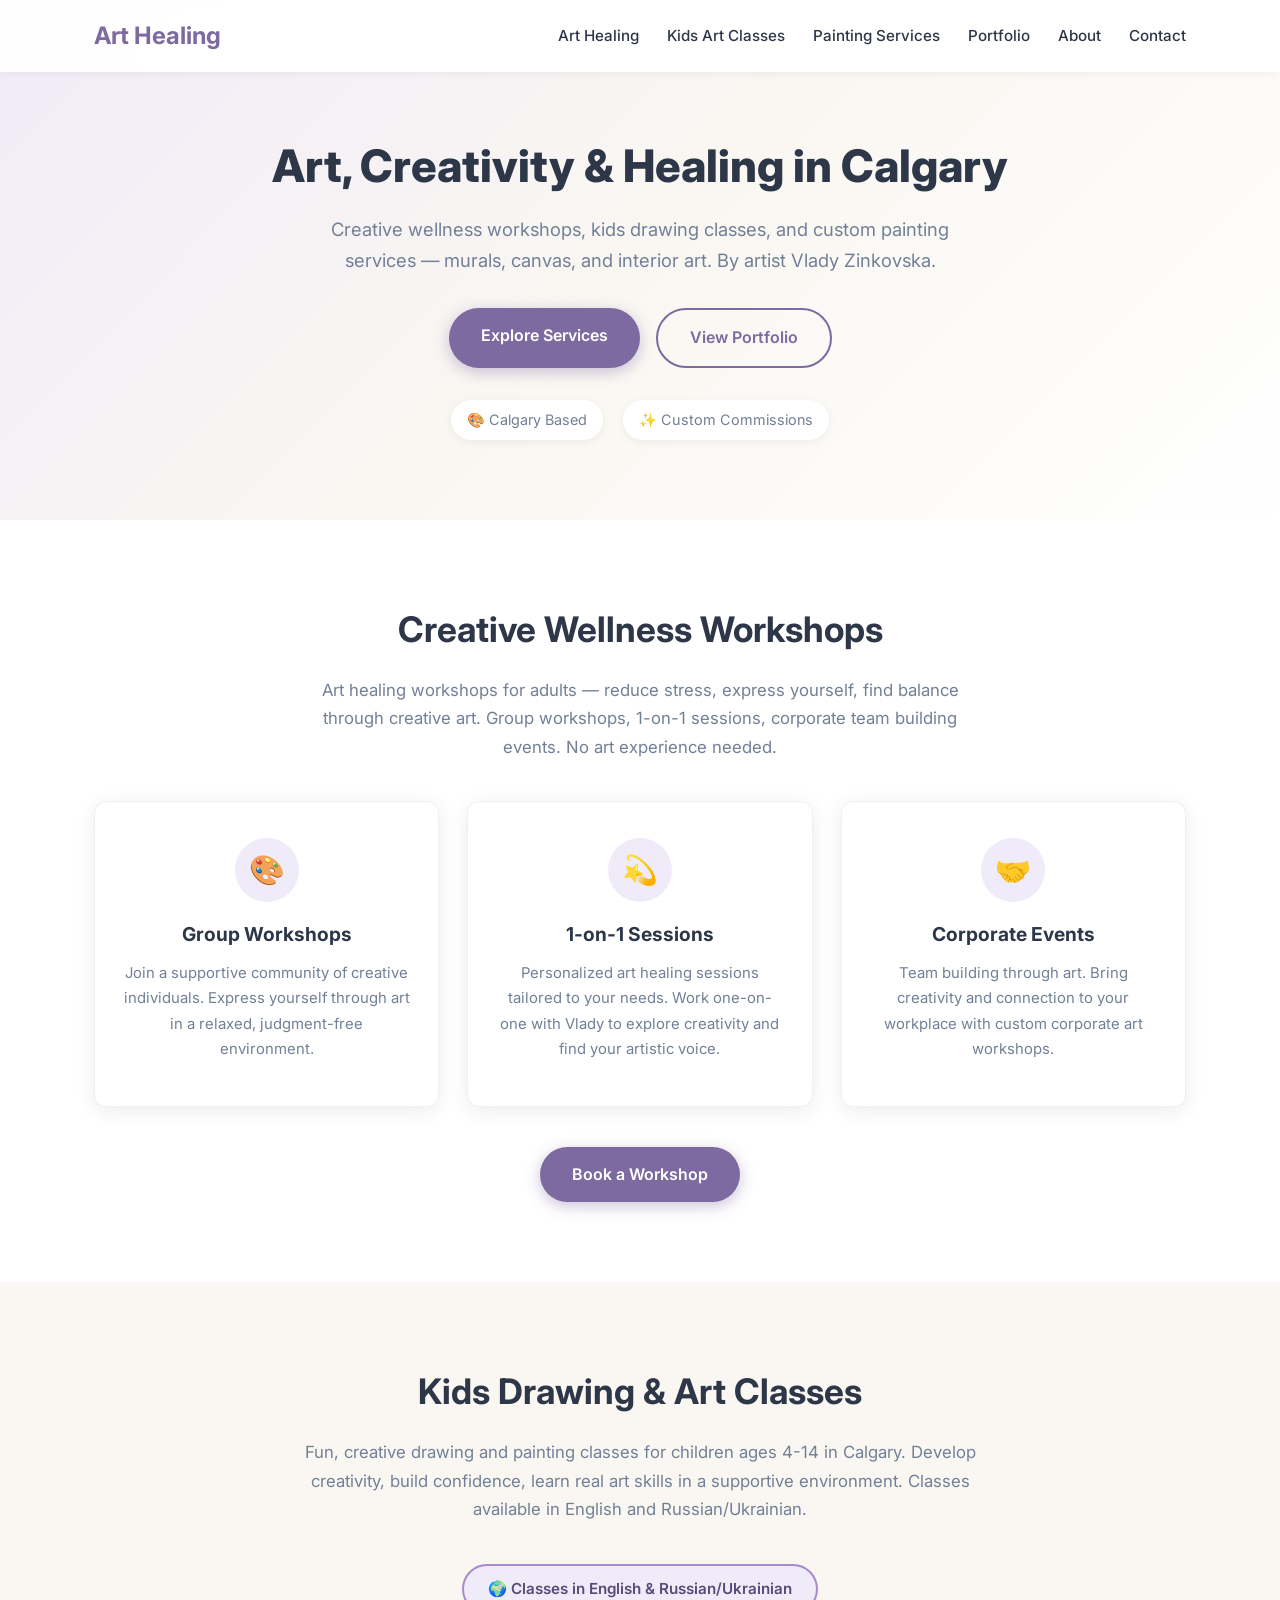
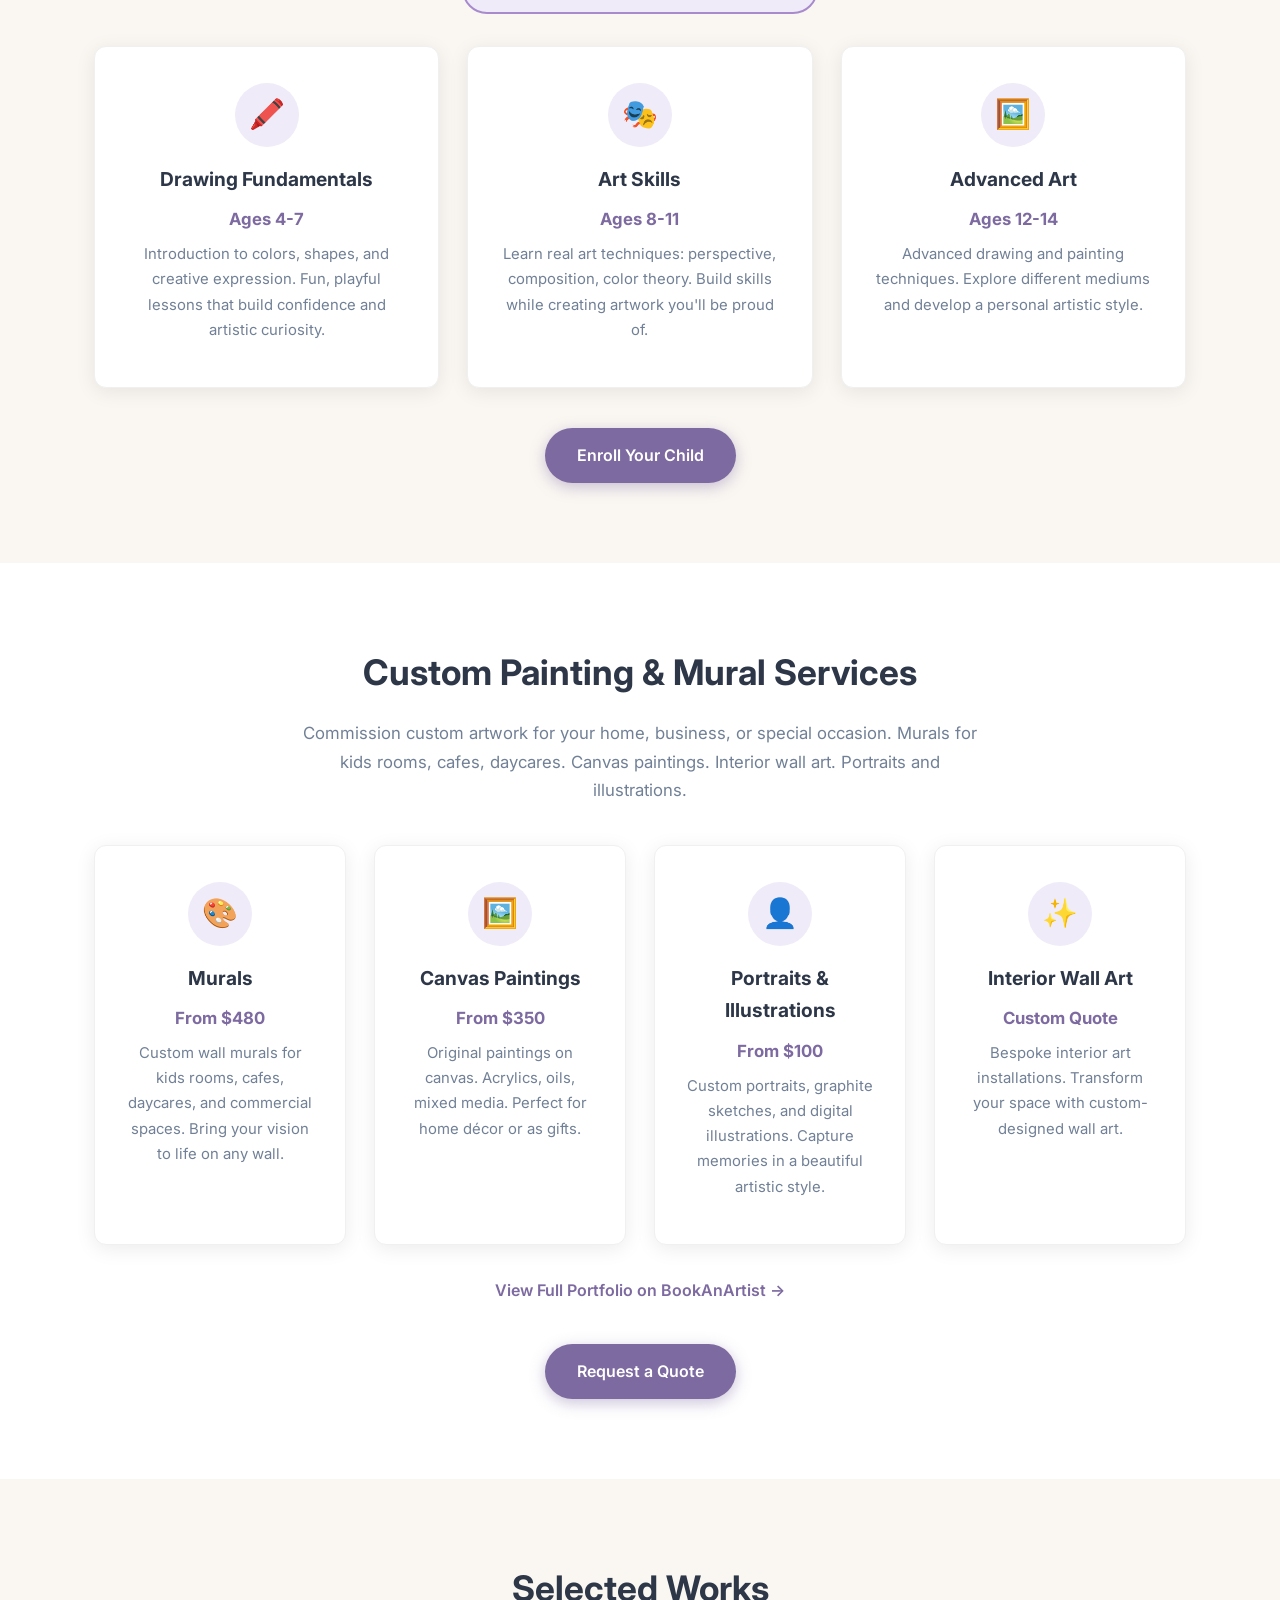
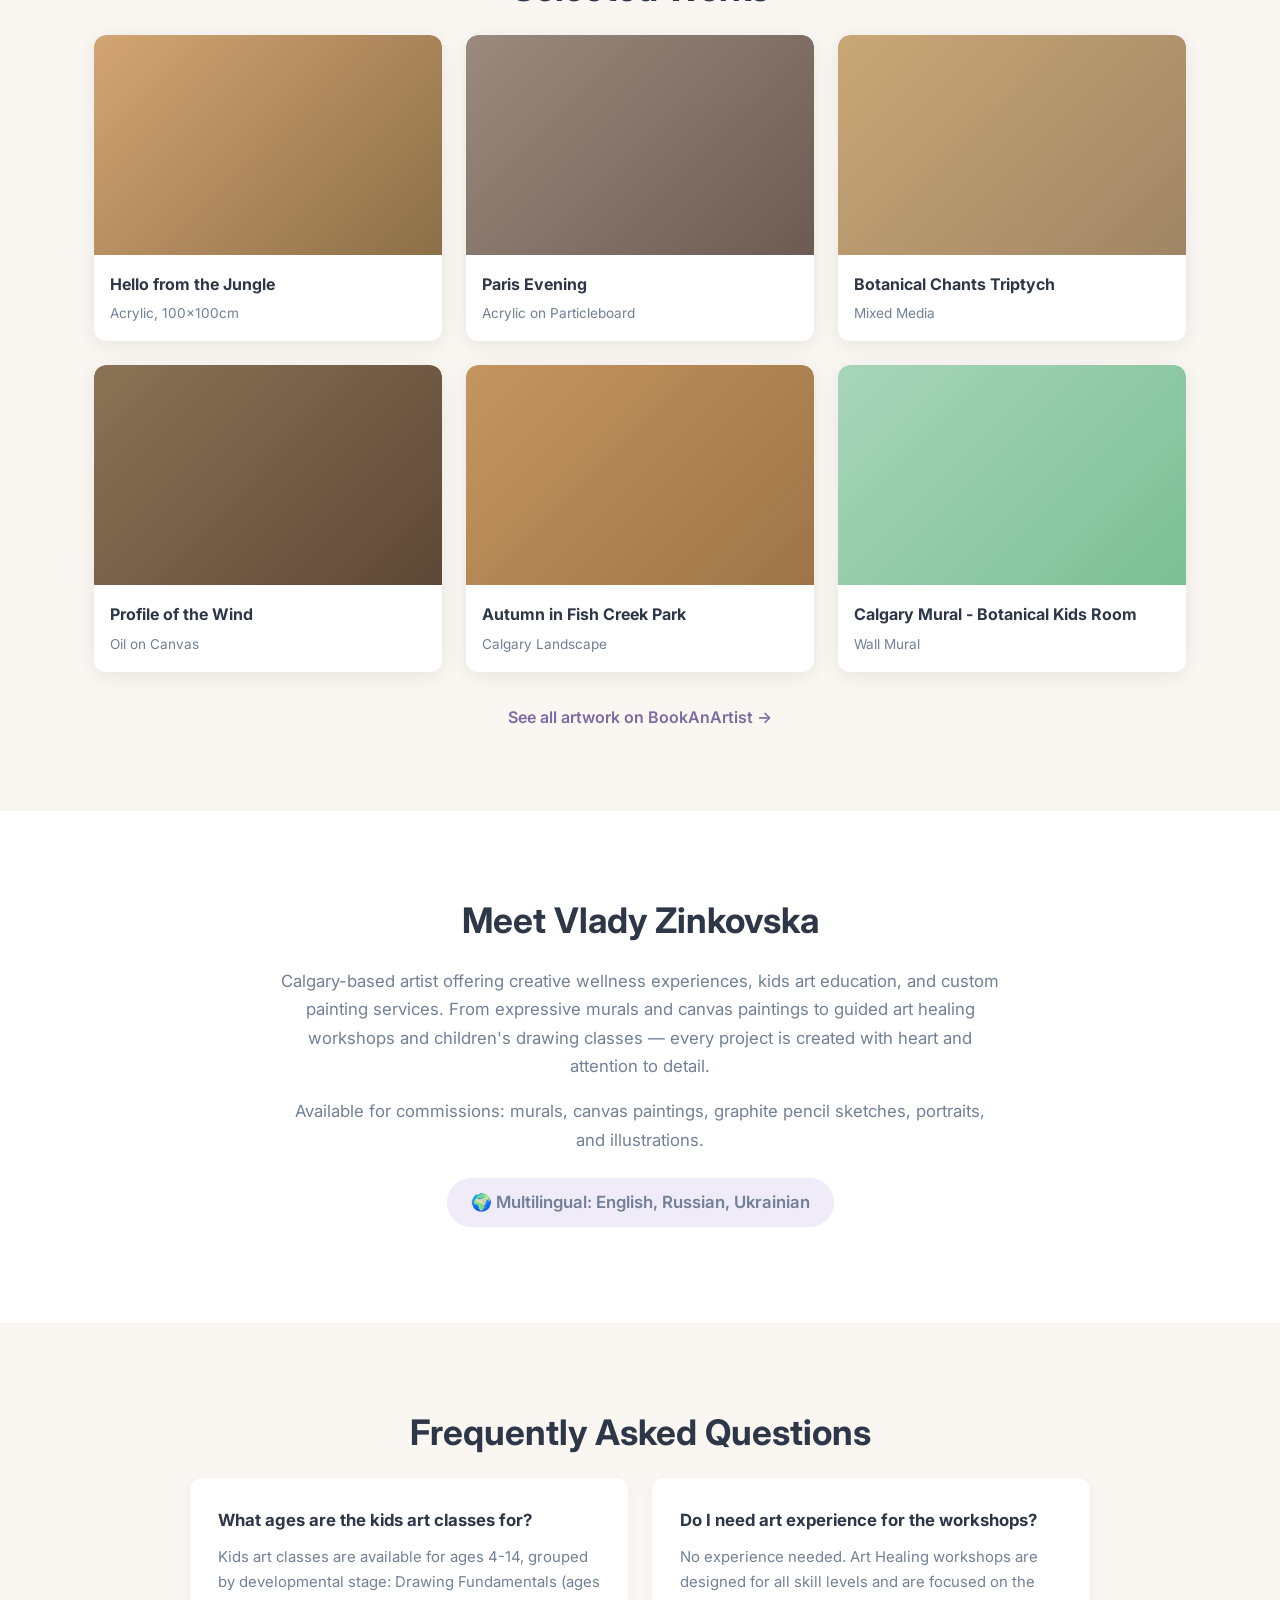
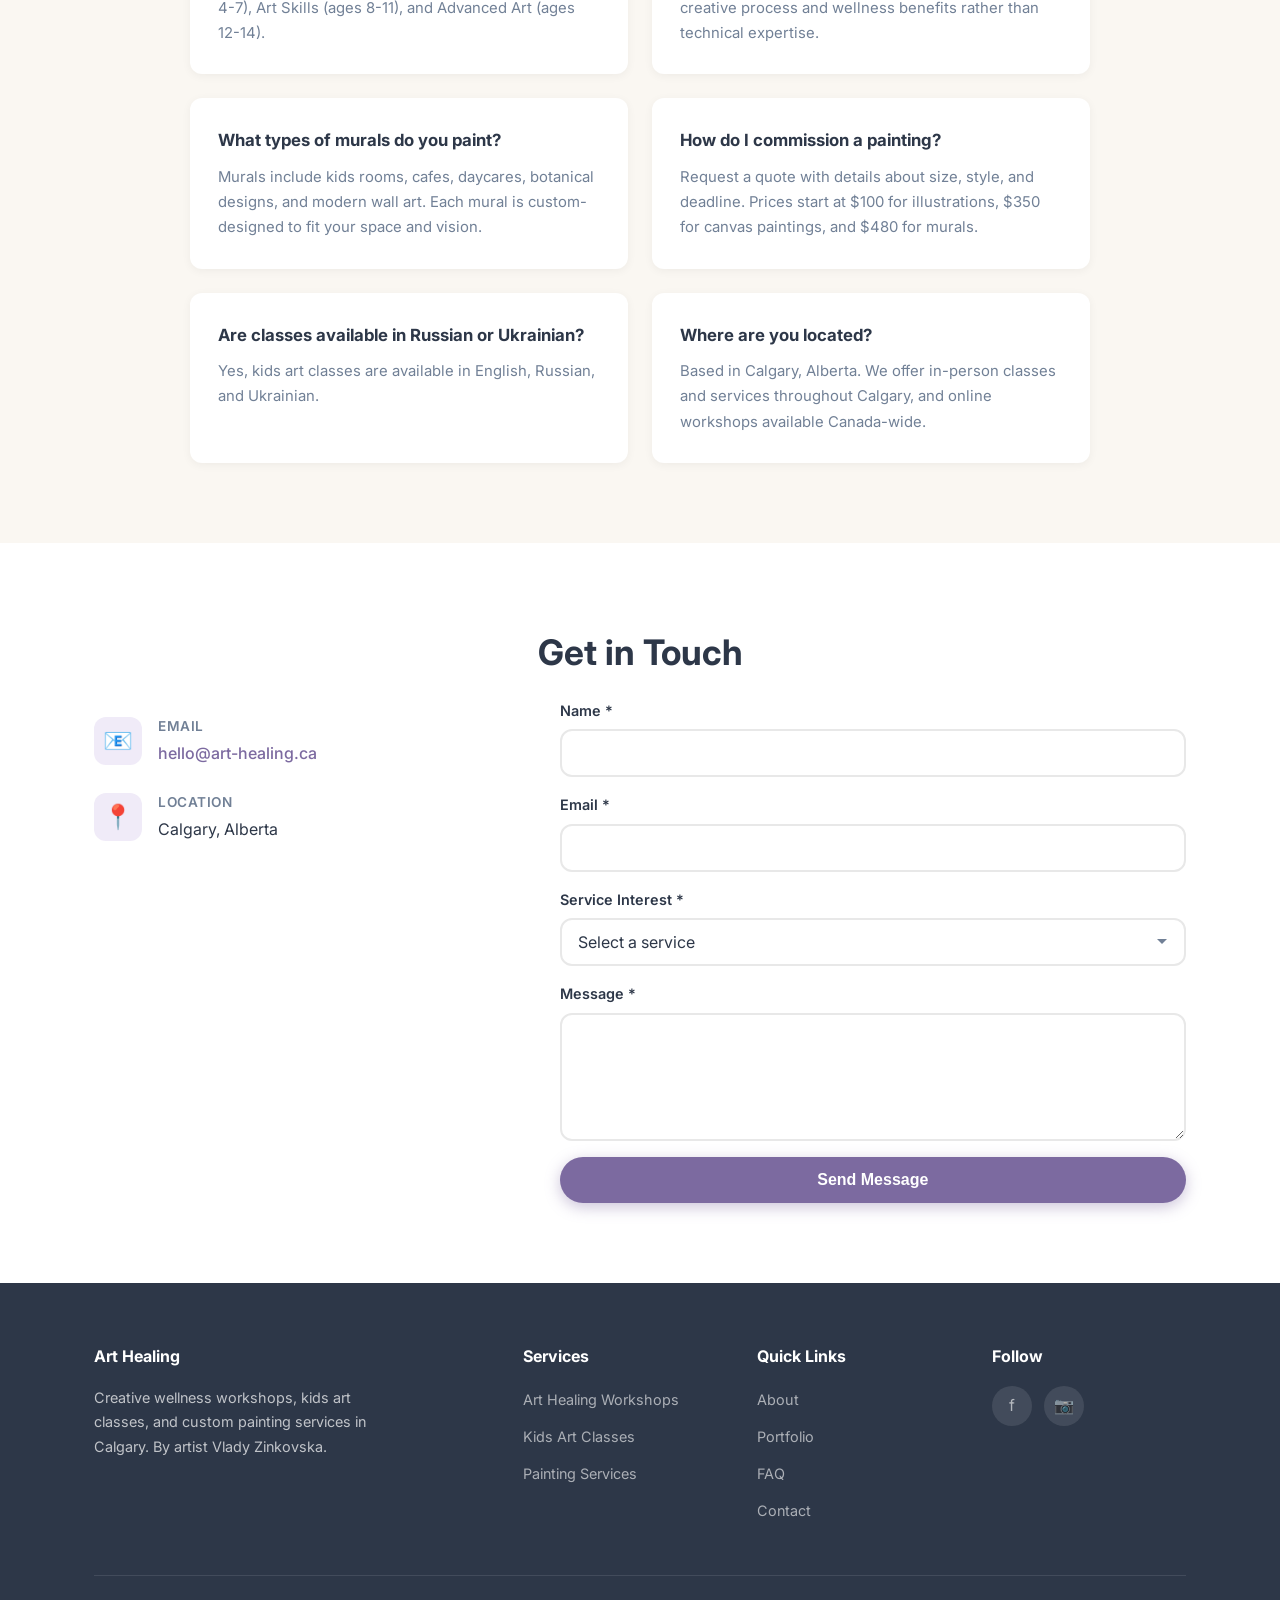
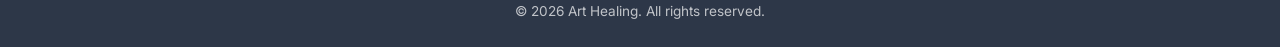
==== index.html @ 75621cfe "Rebuild site with 3-section structure: Art Healing, Kids Classes, Painting Services New site structu" ====
<!DOCTYPE html>
<html lang="en">
<head>
  <meta charset="UTF-8">
  <meta name="viewport" content="width=device-width, initial-scale=1.0">
  <title>Art Healing Calgary | Kids Art Classes, Custom Murals & Creative Wellness</title>
  <meta name="description" content="Calgary artist Vlady Zinkovska — creative wellness workshops, kids drawing classes, custom murals, canvas paintings & interior art. Book now.">
  <meta name="keywords" content="art healing Calgary, kids art classes Calgary, mural painter Calgary, custom painting Calgary, drawing classes for kids, creative wellness workshops">

  <!-- Open Graph / Social Media -->
  <meta property="og:type" content="website">
  <meta property="og:url" content="https://art-healing.ca/">
  <meta property="og:title" content="Art Healing Calgary | Kids Art Classes, Custom Murals & Creative Wellness">
  <meta property="og:description" content="Calgary artist Vlady Zinkovska — creative wellness workshops, kids drawing classes, custom murals, canvas paintings & interior art.">
  <meta property="og:image" content="https://art-healing.ca/og-image.jpg">

  <!-- Geo Tags -->
  <meta name="geo.position" content="51.0447;-114.0719">
  <meta name="ICBM" content="51.0447, -114.0719">
  <meta name="geo.placename" content="Calgary, Alberta, Canada">
  <meta name="geo.region" content="CA-AB">

  <!-- Canonical -->
  <link rel="canonical" href="https://art-healing.ca/">

  <!-- Stylesheet -->
  <link rel="stylesheet" href="/css/style.css">
  <link rel="preconnect" href="https://fonts.googleapis.com">
  <link rel="preconnect" href="https://fonts.gstatic.com" crossorigin>
  <link href="https://fonts.googleapis.com/css2?family=Inter:wght@400;500;600;700&display=swap" rel="stylesheet">

  <!-- JSON-LD Schema: LocalBusiness -->
  <script type="application/ld+json">
  {
    "@context": "https://schema.org",
    "@type": "LocalBusiness",
    "name": "Art Healing",
    "image": "https://art-healing.ca/og-image.jpg",
    "description": "Creative wellness workshops, kids art classes, and custom painting services in Calgary",
    "address": {
      "@type": "PostalAddress",
      "addressLocality": "Calgary",
      "addressRegion": "AB",
      "addressCountry": "CA"
    },
    "telephone": "",
    "email": "hello@art-healing.ca",
    "url": "https://art-healing.ca",
    "priceRange": "$100 - $2000+",
    "geo": {
      "@type": "GeoCoordinates",
      "latitude": 51.0447,
      "longitude": -114.0719
    },
    "areaServed": "Calgary, Alberta, Canada"
  }
  </script>

  <!-- JSON-LD Schema: FAQPage -->
  <script type="application/ld+json">
  {
    "@context": "https://schema.org",
    "@type": "FAQPage",
    "mainEntity": [
      {
        "@type": "Question",
        "name": "What ages are the kids art classes for?",
        "acceptedAnswer": {
          "@type": "Answer",
          "text": "Kids art classes are available for ages 4-14, grouped by developmental stage: Drawing Fundamentals (ages 4-7), Art Skills (ages 8-11), and Advanced Art (ages 12-14)."
        }
      },
      {
        "@type": "Question",
        "name": "Do I need art experience for the workshops?",
        "acceptedAnswer": {
          "@type": "Answer",
          "text": "No experience needed. Art Healing workshops are designed for all skill levels and are focused on the creative process and wellness benefits rather than technical expertise."
        }
      },
      {
        "@type": "Question",
        "name": "What types of murals do you paint?",
        "acceptedAnswer": {
          "@type": "Answer",
          "text": "Murals include kids rooms, cafes, daycares, botanical designs, and modern wall art. Each mural is custom-designed to fit your space and vision."
        }
      },
      {
        "@type": "Question",
        "name": "How do I commission a painting?",
        "acceptedAnswer": {
          "@type": "Answer",
          "text": "Request a quote with details about size, style, and deadline. Prices start at $100 for illustrations, $350 for canvas paintings, and $480 for murals."
        }
      },
      {
        "@type": "Question",
        "name": "Are classes available in Russian or Ukrainian?",
        "acceptedAnswer": {
          "@type": "Answer",
          "text": "Yes, kids art classes are available in English, Russian, and Ukrainian."
        }
      },
      {
        "@type": "Question",
        "name": "Where are you located?",
        "acceptedAnswer": {
          "@type": "Answer",
          "text": "Based in Calgary, Alberta. We offer in-person classes and services throughout Calgary, and online workshops available Canada-wide."
        }
      }
    ]
  }
  </script>
</head>
<body>
  <!-- HEADER -->
  <header class="header">
    <div class="container">
      <div class="header-content">
        <div class="logo">
          <h1>Art Healing</h1>
        </div>

        <!-- Desktop Navigation -->
        <nav class="nav nav-desktop">
          <ul>
            <li><a href="#art-healing">Art Healing</a></li>
            <li><a href="#kids-classes">Kids Art Classes</a></li>
            <li><a href="#painting-services">Painting Services</a></li>
            <li><a href="#portfolio">Portfolio</a></li>
            <li><a href="#about">About</a></li>
            <li><a href="#contact">Contact</a></li>
          </ul>
        </nav>

        <!-- Mobile Hamburger Menu -->
        <button class="hamburger" aria-label="Toggle menu" onclick="toggleMobileMenu()">
          <span></span>
          <span></span>
          <span></span>
        </button>
      </div>

      <!-- Mobile Navigation -->
      <nav class="nav nav-mobile" id="mobileMenu">
        <ul>
          <li><a href="#art-healing" onclick="toggleMobileMenu()">Art Healing</a></li>
          <li><a href="#kids-classes" onclick="toggleMobileMenu()">Kids Art Classes</a></li>
          <li><a href="#painting-services" onclick="toggleMobileMenu()">Painting Services</a></li>
          <li><a href="#portfolio" onclick="toggleMobileMenu()">Portfolio</a></li>
          <li><a href="#about" onclick="toggleMobileMenu()">About</a></li>
          <li><a href="#contact" onclick="toggleMobileMenu()">Contact</a></li>
        </ul>
      </nav>
    </div>
  </header>

  <!-- HERO SECTION -->
  <section class="hero">
    <div class="container">
      <div class="hero-content">
        <h2>Art, Creativity & Healing in Calgary</h2>
        <p>Creative wellness workshops, kids drawing classes, and custom painting services — murals, canvas, and interior art. By artist Vlady Zinkovska.</p>

        <div class="hero-ctas">
          <a href="#art-healing" class="cta-button cta-primary">Explore Services</a>
          <a href="#portfolio" class="cta-button cta-secondary">View Portfolio</a>
        </div>

        <div class="trust-badges">
          <span class="badge">🎨 Calgary Based</span>
          <span class="badge">✨ Custom Commissions</span>
        </div>
      </div>
    </div>
  </section>

  <!-- SECTION 1: ART HEALING WORKSHOPS -->
  <section id="art-healing" class="section services-section">
    <div class="container">
      <h2>Creative Wellness Workshops</h2>
      <p class="section-description">Art healing workshops for adults — reduce stress, express yourself, find balance through creative art. Group workshops, 1-on-1 sessions, corporate team building events. No art experience needed.</p>

      <div class="services-grid">
        <div class="service-card">
          <div class="service-icon">🎨</div>
          <h3>Group Workshops</h3>
          <p>Join a supportive community of creative individuals. Express yourself through art in a relaxed, judgment-free environment.</p>
        </div>

        <div class="service-card">
          <div class="service-icon">💫</div>
          <h3>1-on-1 Sessions</h3>
          <p>Personalized art healing sessions tailored to your needs. Work one-on-one with Vlady to explore creativity and find your artistic voice.</p>
        </div>

        <div class="service-card">
          <div class="service-icon">🤝</div>
          <h3>Corporate Events</h3>
          <p>Team building through art. Bring creativity and connection to your workplace with custom corporate art workshops.</p>
        </div>
      </div>

      <div class="section-cta">
        <a href="#contact" class="cta-button cta-primary">Book a Workshop</a>
      </div>
    </div>
  </section>

  <!-- SECTION 2: KIDS ART CLASSES -->
  <section id="kids-classes" class="section services-section alt-bg">
    <div class="container">
      <h2>Kids Drawing & Art Classes</h2>
      <p class="section-description">Fun, creative drawing and painting classes for children ages 4-14 in Calgary. Develop creativity, build confidence, learn real art skills in a supportive environment. Classes available in English and Russian/Ukrainian.</p>

      <div class="highlight-badge">
        <span>🌍 Classes in English & Russian/Ukrainian</span>
      </div>

      <div class="services-grid">
        <div class="service-card">
          <div class="service-icon">🖍️</div>
          <h3>Drawing Fundamentals</h3>
          <p><strong>Ages 4-7</strong></p>
          <p>Introduction to colors, shapes, and creative expression. Fun, playful lessons that build confidence and artistic curiosity.</p>
        </div>

        <div class="service-card">
          <div class="service-icon">🎭</div>
          <h3>Art Skills</h3>
          <p><strong>Ages 8-11</strong></p>
          <p>Learn real art techniques: perspective, composition, color theory. Build skills while creating artwork you'll be proud of.</p>
        </div>

        <div class="service-card">
          <div class="service-icon">🖼️</div>
          <h3>Advanced Art</h3>
          <p><strong>Ages 12-14</strong></p>
          <p>Advanced drawing and painting techniques. Explore different mediums and develop a personal artistic style.</p>
        </div>
      </div>

      <div class="section-cta">
        <a href="#contact" class="cta-button cta-primary">Enroll Your Child</a>
      </div>
    </div>
  </section>

  <!-- SECTION 3: PAINTING SERVICES -->
  <section id="painting-services" class="section services-section">
    <div class="container">
      <h2>Custom Painting & Mural Services</h2>
      <p class="section-description">Commission custom artwork for your home, business, or special occasion. Murals for kids rooms, cafes, daycares. Canvas paintings. Interior wall art. Portraits and illustrations.</p>

      <div class="services-grid services-4-col">
        <div class="service-card">
          <div class="service-icon">🎨</div>
          <h3>Murals</h3>
          <p><strong>From $480</strong></p>
          <p>Custom wall murals for kids rooms, cafes, daycares, and commercial spaces. Bring your vision to life on any wall.</p>
        </div>

        <div class="service-card">
          <div class="service-icon">🖼️</div>
          <h3>Canvas Paintings</h3>
          <p><strong>From $350</strong></p>
          <p>Original paintings on canvas. Acrylics, oils, mixed media. Perfect for home décor or as gifts.</p>
        </div>

        <div class="service-card">
          <div class="service-icon">👤</div>
          <h3>Portraits & Illustrations</h3>
          <p><strong>From $100</strong></p>
          <p>Custom portraits, graphite sketches, and digital illustrations. Capture memories in a beautiful artistic style.</p>
        </div>

        <div class="service-card">
          <div class="service-icon">✨</div>
          <h3>Interior Wall Art</h3>
          <p><strong>Custom Quote</strong></p>
          <p>Bespoke interior art installations. Transform your space with custom-designed wall art.</p>
        </div>
      </div>

      <div class="portfolio-link">
        <p><a href="https://bookanartist.co/artist/artist-for-hire/22168" target="_blank" rel="noopener noreferrer">View Full Portfolio on BookAnArtist →</a></p>
      </div>

      <div class="section-cta">
        <a href="#contact" class="cta-button cta-primary">Request a Quote</a>
      </div>
    </div>
  </section>

  <!-- PORTFOLIO PREVIEW -->
  <section id="portfolio" class="section portfolio-section alt-bg">
    <div class="container">
      <h2>Selected Works</h2>

      <div class="portfolio-grid">
        <div class="portfolio-item">
          <div class="portfolio-image" style="background: linear-gradient(135deg, #d4a574 0%, #8b6f47 100%);"></div>
          <h3>Hello from the Jungle</h3>
          <p>Acrylic, 100x100cm</p>
        </div>

        <div class="portfolio-item">
          <div class="portfolio-image" style="background: linear-gradient(135deg, #9b8b7e 0%, #6b5b52 100%);"></div>
          <h3>Paris Evening</h3>
          <p>Acrylic on Particleboard</p>
        </div>

        <div class="portfolio-item">
          <div class="portfolio-image" style="background: linear-gradient(135deg, #c9a876 0%, #a08566 100%);"></div>
          <h3>Botanical Chants Triptych</h3>
          <p>Mixed Media</p>
        </div>

        <div class="portfolio-item">
          <div class="portfolio-image" style="background: linear-gradient(135deg, #8b7355 0%, #5d4837 100%);"></div>
          <h3>Profile of the Wind</h3>
          <p>Oil on Canvas</p>
        </div>

        <div class="portfolio-item">
          <div class="portfolio-image" style="background: linear-gradient(135deg, #c4955f 0%, #9d7548 100%);"></div>
          <h3>Autumn in Fish Creek Park</h3>
          <p>Calgary Landscape</p>
        </div>

        <div class="portfolio-item">
          <div class="portfolio-image" style="background: linear-gradient(135deg, #a8d5ba 0%, #7cbf96 100%);"></div>
          <h3>Calgary Mural - Botanical Kids Room</h3>
          <p>Wall Mural</p>
        </div>
      </div>

      <div class="portfolio-link">
        <p><a href="https://bookanartist.co/artist/artist-for-hire/22168" target="_blank" rel="noopener noreferrer">See all artwork on BookAnArtist →</a></p>
      </div>
    </div>
  </section>

  <!-- ABOUT SECTION -->
  <section id="about" class="section about-section">
    <div class="container">
      <h2>Meet Vlady Zinkovska</h2>

      <div class="about-content">
        <p>Calgary-based artist offering creative wellness experiences, kids art education, and custom painting services. From expressive murals and canvas paintings to guided art healing workshops and children's drawing classes — every project is created with heart and attention to detail.</p>

        <p>Available for commissions: murals, canvas paintings, graphite pencil sketches, portraits, and illustrations.</p>

        <p class="about-highlight">🌍 Multilingual: English, Russian, Ukrainian</p>
      </div>
    </div>
  </section>

  <!-- FAQ SECTION -->
  <section id="faq" class="section faq-section alt-bg">
    <div class="container">
      <h2>Frequently Asked Questions</h2>

      <div class="faq-grid">
        <div class="faq-item">
          <h3>What ages are the kids art classes for?</h3>
          <p>Kids art classes are available for ages 4-14, grouped by developmental stage: Drawing Fundamentals (ages 4-7), Art Skills (ages 8-11), and Advanced Art (ages 12-14).</p>
        </div>

        <div class="faq-item">
          <h3>Do I need art experience for the workshops?</h3>
          <p>No experience needed. Art Healing workshops are designed for all skill levels and are focused on the creative process and wellness benefits rather than technical expertise.</p>
        </div>

        <div class="faq-item">
          <h3>What types of murals do you paint?</h3>
          <p>Murals include kids rooms, cafes, daycares, botanical designs, and modern wall art. Each mural is custom-designed to fit your space and vision.</p>
        </div>

        <div class="faq-item">
          <h3>How do I commission a painting?</h3>
          <p>Request a quote with details about size, style, and deadline. Prices start at $100 for illustrations, $350 for canvas paintings, and $480 for murals.</p>
        </div>

        <div class="faq-item">
          <h3>Are classes available in Russian or Ukrainian?</h3>
          <p>Yes, kids art classes are available in English, Russian, and Ukrainian.</p>
        </div>

        <div class="faq-item">
          <h3>Where are you located?</h3>
          <p>Based in Calgary, Alberta. We offer in-person classes and services throughout Calgary, and online workshops available Canada-wide.</p>
        </div>
      </div>
    </div>
  </section>

  <!-- CONTACT SECTION -->
  <section id="contact" class="section contact-section">
    <div class="container">
      <h2>Get in Touch</h2>

      <div class="contact-wrapper">
        <div class="contact-info">
          <div class="contact-item">
            <span class="contact-icon">📧</span>
            <div>
              <p class="contact-label">Email</p>
              <a href="mailto:hello@art-healing.ca">hello@art-healing.ca</a>
            </div>
          </div>

          <div class="contact-item">
            <span class="contact-icon">📍</span>
            <div>
              <p class="contact-label">Location</p>
              <p>Calgary, Alberta</p>
            </div>
          </div>
        </div>

        <form class="contact-form" id="contactForm" onsubmit="handleContactForm(event)">
          <div class="form-group">
            <label for="name">Name *</label>
            <input type="text" id="name" name="name" required>
          </div>

          <div class="form-group">
            <label for="email">Email *</label>
            <input type="email" id="email" name="email" required>
          </div>

          <div class="form-group">
            <label for="service">Service Interest *</label>
            <select id="service" name="service" required>
              <option value="">Select a service</option>
              <option value="art-healing-workshop">Art Healing Workshop</option>
              <option value="kids-art-class">Kids Art Class</option>
              <option value="mural-painting">Mural/Painting Commission</option>
              <option value="other">Other</option>
            </select>
          </div>

          <div class="form-group">
            <label for="message">Message *</label>
            <textarea id="message" name="message" rows="5" required></textarea>
          </div>

          <button type="submit" class="cta-button cta-primary">Send Message</button>
        </form>
      </div>
    </div>
  </section>

  <!-- FOOTER -->
  <footer class="footer">
    <div class="container">
      <div class="footer-grid">
        <div class="footer-section">
          <h4>Art Healing</h4>
          <p>Creative wellness workshops, kids art classes, and custom painting services in Calgary. By artist Vlady Zinkovska.</p>
        </div>

        <div class="footer-section">
          <h4>Services</h4>
          <ul>
            <li><a href="#art-healing">Art Healing Workshops</a></li>
            <li><a href="#kids-classes">Kids Art Classes</a></li>
            <li><a href="#painting-services">Painting Services</a></li>
          </ul>
        </div>

        <div class="footer-section">
          <h4>Quick Links</h4>
          <ul>
            <li><a href="#about">About</a></li>
            <li><a href="#portfolio">Portfolio</a></li>
            <li><a href="#faq">FAQ</a></li>
            <li><a href="#contact">Contact</a></li>
          </ul>
        </div>

        <div class="footer-section">
          <h4>Follow</h4>
          <div class="social-links">
            <a href="https://facebook.com" target="_blank" rel="noopener noreferrer" aria-label="Facebook">f</a>
            <a href="https://instagram.com" target="_blank" rel="noopener noreferrer" aria-label="Instagram">📷</a>
          </div>
        </div>
      </div>

      <div class="footer-bottom">
        <p>&copy; 2026 Art Healing. All rights reserved.</p>
      </div>
    </div>
  </footer>

  <!-- JavaScript -->
  <script>
    // Mobile menu toggle
    function toggleMobileMenu() {
      const menu = document.getElementById('mobileMenu');
      menu.classList.toggle('active');
    }

    // Close menu when clicking outside
    document.addEventListener('click', function(event) {
      const header = document.querySelector('header');
      const mobileMenu = document.getElementById('mobileMenu');
      const hamburger = document.querySelector('.hamburger');

      if (!header.contains(event.target)) {
        mobileMenu.classList.remove('active');
      }
    });

    // Handle contact form submission
    function handleContactForm(event) {
      event.preventDefault();

      const form = event.target;
      const name = form.querySelector('#name').value;
      const email = form.querySelector('#email').value;
      const service = form.querySelector('#service').value;
      const message = form.querySelector('#message').value;

      // Create mailto link with form data
      const subject = encodeURIComponent(`Art Healing Inquiry - ${service}`);
      const body = encodeURIComponent(
        `Name: ${name}\nEmail: ${email}\nService: ${service}\n\nMessage:\n${message}`
      );

      // Open mail client
      window.location.href = `mailto:hello@art-healing.ca?subject=${subject}&body=${body}`;

      // Reset form
      form.reset();
      alert('Thank you! Your message will be sent via your email client. If it didn\'t open, please email hello@art-healing.ca directly.');
    }
  </script>
</body>
</html>
---- css/style.css ----
/* ===== RESET & BASE ===== */
*, *::before, *::after { box-sizing: border-box; margin: 0; padding: 0; }
html { scroll-behavior: smooth; font-size: 16px; }
body {
  font-family: 'Inter', -apple-system, BlinkMacSystemFont, 'Segoe UI', Roboto, sans-serif;
  color: #2d3748; line-height: 1.7; background: #fff;
}
img { max-width: 100%; height: auto; display: block; }
a { text-decoration: none; color: inherit; }
ul { list-style: none; }

/* ===== VARIABLES ===== */
:root {
  --primary: #7c6aa0;
  --primary-light: #a78bcc;
  --primary-dark: #5a4a7a;
  --accent: #e8b86d;
  --accent-light: #f5d9a0;
  --text: #2d3748;
  --text-light: #718096;
  --bg-warm: #faf7f2;
  --bg-lavender: #f0ebf8;
  --white: #ffffff;
  --shadow: 0 4px 20px rgba(0,0,0,0.08);
  --shadow-lg: 0 8px 40px rgba(0,0,0,0.12);
  --radius: 12px;
  --transition: all 0.3s ease;
}

/* ===== UTILITY ===== */
.container { max-width: 1140px; margin: 0 auto; padding: 0 24px; }
.section { padding: 80px 0; }
.alt-bg { background: var(--bg-warm); }

/* ===== CTA BUTTONS ===== */
.cta-button {
  display: inline-block; padding: 14px 32px; border-radius: 50px;
  font-weight: 600; font-size: 1rem; cursor: pointer;
  transition: var(--transition); border: none; text-align: center;
}
.cta-primary {
  background: var(--primary); color: var(--white);
  box-shadow: 0 4px 15px rgba(124,106,160,0.4);
}
.cta-primary:hover { background: var(--primary-dark); transform: translateY(-2px); }
.cta-secondary {
  background: transparent; color: var(--primary);
  border: 2px solid var(--primary);
}
.cta-secondary:hover { background: var(--primary); color: var(--white); }

/* ===== HEADER / NAV ===== */
.header {
  position: fixed; top: 0; left: 0; right: 0; z-index: 1000;
  background: rgba(255,255,255,0.95); backdrop-filter: blur(10px);
  box-shadow: 0 1px 10px rgba(0,0,0,0.05);
}
.header .container { padding-top: 0; padding-bottom: 0; }
.header-content {
  display: flex; align-items: center; justify-content: space-between;
  height: 72px;
}
.logo h1 {
  font-size: 1.5rem; font-weight: 700; color: var(--primary);
  margin: 0;
}
.nav ul { display: flex; gap: 28px; align-items: center; }
.nav a {
  font-weight: 500; color: var(--text); transition: var(--transition);
  font-size: 0.95rem;
}
.nav a:hover { color: var(--primary); }
.nav-mobile {
  display: none; position: absolute; top: 72px; left: 0; right: 0;
  background: var(--white); box-shadow: var(--shadow); padding: 24px;
}
.nav-mobile ul { flex-direction: column; gap: 16px; }
.nav-mobile.active { display: block; }

/* Hamburger */
.hamburger {
  display: none; background: none; border: none; cursor: pointer;
  padding: 8px; flex-direction: column; gap: 5px;
}
.hamburger span {
  display: block; width: 24px; height: 2px; background: var(--text);
  transition: var(--transition);
}

/* ===== HERO ===== */
.hero {
  padding: 140px 0 80px;
  background: linear-gradient(135deg, var(--bg-lavender) 0%, var(--bg-warm) 50%, #fff 100%);
  text-align: center;
}
.hero-content h2 {
  font-size: 2.8rem; font-weight: 800; line-height: 1.2;
  margin-bottom: 20px; color: var(--text);
}
.hero-content p {
  font-size: 1.15rem; color: var(--text-light); margin-bottom: 32px;
  max-width: 640px; margin-left: auto; margin-right: auto;
}
.hero-ctas { display: flex; gap: 16px; justify-content: center; flex-wrap: wrap; }
.trust-badges {
  display: flex; gap: 20px; margin-top: 32px; justify-content: center;
  flex-wrap: wrap;
}
.trust-badges .badge {
  font-size: 0.9rem; color: var(--text-light);
  background: var(--white); padding: 8px 16px; border-radius: 50px;
  box-shadow: 0 2px 8px rgba(0,0,0,0.06);
}

/* ===== SECTION COMMON ===== */
.services-section h2, .portfolio-section h2, .about-section h2,
.faq-section h2, .contact-section h2 {
  font-size: 2.2rem; font-weight: 700; text-align: center;
  margin-bottom: 16px; color: var(--text);
}
.section-description {
  text-align: center; color: var(--text-light); font-size: 1.05rem;
  max-width: 680px; margin: 0 auto 40px;
}
.section-cta { text-align: center; margin-top: 40px; }

/* ===== SERVICES GRID ===== */
.services-grid {
  display: grid; grid-template-columns: repeat(3, 1fr); gap: 28px;
}
.services-4-col {
  grid-template-columns: repeat(4, 1fr);
}
.service-card {
  background: var(--white); border-radius: var(--radius); padding: 36px 28px;
  text-align: center; box-shadow: var(--shadow); transition: var(--transition);
  border: 1px solid #f0f0f0;
}
.service-card:hover { transform: translateY(-6px); box-shadow: var(--shadow-lg); }
.service-icon {
  width: 64px; height: 64px; border-radius: 50%; margin: 0 auto 16px;
  display: flex; align-items: center; justify-content: center;
  font-size: 1.8rem; background: var(--bg-lavender);
}
.service-card h3 {
  font-size: 1.2rem; margin-bottom: 10px; color: var(--text);
}
.service-card p {
  color: var(--text-light); font-size: 0.93rem; margin-bottom: 8px;
}
.service-card p strong {
  color: var(--primary); font-size: 1.05rem;
}

/* ===== HIGHLIGHT BADGE (multilingual) ===== */
.highlight-badge {
  text-align: center; margin-bottom: 32px;
}
.highlight-badge span {
  display: inline-block; background: var(--bg-lavender);
  color: var(--primary-dark); padding: 10px 24px; border-radius: 50px;
  font-weight: 600; font-size: 0.95rem;
  border: 2px solid var(--primary-light);
}

/* ===== PORTFOLIO LINK ===== */
.portfolio-link {
  text-align: center; margin-top: 32px;
}
.portfolio-link a {
  color: var(--primary); font-weight: 600; font-size: 1rem;
  transition: var(--transition);
}
.portfolio-link a:hover { color: var(--primary-dark); }

/* ===== PORTFOLIO SECTION ===== */
.portfolio-grid {
  display: grid; grid-template-columns: repeat(3, 1fr); gap: 24px;
}
.portfolio-item {
  background: var(--white); border-radius: var(--radius); overflow: hidden;
  box-shadow: var(--shadow); transition: var(--transition);
}
.portfolio-item:hover { transform: translateY(-4px); box-shadow: var(--shadow-lg); }
.portfolio-image {
  width: 100%; height: 220px; border-radius: var(--radius) var(--radius) 0 0;
}
.portfolio-item h3 {
  font-size: 1rem; padding: 16px 16px 4px; color: var(--text);
}
.portfolio-item p {
  font-size: 0.85rem; padding: 0 16px 16px; color: var(--text-light);
}

/* ===== ABOUT SECTION ===== */
.about-section { background: var(--white); }
.about-content {
  max-width: 720px; margin: 0 auto; text-align: center;
}
.about-content p {
  color: var(--text-light); font-size: 1.05rem; margin-bottom: 16px;
}
.about-highlight {
  display: inline-block; background: var(--bg-lavender);
  color: var(--primary-dark); padding: 10px 24px; border-radius: 50px;
  font-weight: 600; font-size: 0.95rem; margin-top: 8px;
}

/* ===== FAQ SECTION ===== */
.faq-grid {
  display: grid; grid-template-columns: repeat(2, 1fr); gap: 24px;
  max-width: 900px; margin: 0 auto;
}
.faq-item {
  background: var(--white); border-radius: var(--radius); padding: 28px;
  box-shadow: 0 2px 10px rgba(0,0,0,0.05);
}
.faq-item h3 {
  font-size: 1.05rem; margin-bottom: 10px; color: var(--text);
}
.faq-item p {
  color: var(--text-light); font-size: 0.93rem;
}

/* ===== CONTACT SECTION ===== */
.contact-section { background: var(--white); }
.contact-wrapper {
  display: grid; grid-template-columns: 1fr 1.5fr; gap: 48px;
  align-items: start;
}
.contact-info { display: flex; flex-direction: column; gap: 24px; padding-top: 16px; }
.contact-item {
  display: flex; align-items: center; gap: 16px;
}
.contact-icon {
  font-size: 1.5rem; flex-shrink: 0;
  width: 48px; height: 48px; border-radius: 12px;
  background: var(--bg-lavender); display: flex;
  align-items: center; justify-content: center;
}
.contact-label {
  font-weight: 600; font-size: 0.85rem; color: var(--text-light);
  text-transform: uppercase; letter-spacing: 0.5px; margin-bottom: 2px;
}
.contact-item a {
  color: var(--primary); font-weight: 500; transition: var(--transition);
}
.contact-item a:hover { color: var(--primary-dark); }

/* Contact Form */
.contact-form { display: flex; flex-direction: column; gap: 16px; }
.form-group { display: flex; flex-direction: column; gap: 6px; }
.form-group label {
  font-weight: 600; font-size: 0.9rem; color: var(--text);
}
.contact-form input,
.contact-form select,
.contact-form textarea {
  padding: 12px 16px; border: 2px solid #e8e8e8; border-radius: var(--radius);
  font-size: 1rem; font-family: inherit; outline: none;
  transition: var(--transition); background: var(--white);
  color: var(--text);
}
.contact-form input:focus,
.contact-form select:focus,
.contact-form textarea:focus {
  border-color: var(--primary);
}
.contact-form textarea { resize: vertical; min-height: 120px; }
.contact-form select {
  appearance: none;
  background-image: url("data:image/svg+xml,%3Csvg xmlns='http://www.w3.org/2000/svg' width='12' height='12' viewBox='0 0 12 12'%3E%3Cpath fill='%23718096' d='M6 8L1 3h10z'/%3E%3C/svg%3E");
  background-repeat: no-repeat;
  background-position: right 16px center;
  padding-right: 40px;
  cursor: pointer;
}

/* ===== FOOTER ===== */
.footer {
  background: var(--text); color: rgba(255,255,255,0.7); padding: 60px 0 24px;
}
.footer-grid {
  display: grid; grid-template-columns: 2fr 1fr 1fr 1fr; gap: 40px;
  margin-bottom: 40px;
}
.footer-section h4 {
  color: var(--white); font-size: 1rem; margin-bottom: 16px;
}
.footer-section p {
  font-size: 0.9rem; max-width: 280px;
}
.footer-section ul li { margin-bottom: 10px; }
.footer-section a {
  font-size: 0.9rem; color: rgba(255,255,255,0.6);
  transition: var(--transition);
}
.footer-section a:hover { color: var(--accent); }
.social-links { display: flex; gap: 12px; }
.social-links a {
  width: 40px; height: 40px; border-radius: 50%;
  background: rgba(255,255,255,0.1); display: flex;
  align-items: center; justify-content: center;
  transition: var(--transition); font-size: 1rem;
}
.social-links a:hover { background: var(--primary); }
.footer-bottom {
  border-top: 1px solid rgba(255,255,255,0.1);
  padding-top: 24px; text-align: center; font-size: 0.85rem;
}

/* ===== RESPONSIVE ===== */
@media (max-width: 1024px) {
  .services-4-col { grid-template-columns: repeat(2, 1fr); }
  .portfolio-grid { grid-template-columns: repeat(2, 1fr); }
}

@media (max-width: 968px) {
  .hero-content h2 { font-size: 2.2rem; }
  .services-grid { grid-template-columns: 1fr; max-width: 420px; margin: 0 auto; }
  .services-4-col { grid-template-columns: 1fr; max-width: 420px; }
  .faq-grid { grid-template-columns: 1fr; }
  .contact-wrapper { grid-template-columns: 1fr; }
  .footer-grid { grid-template-columns: 1fr 1fr; }
}

@media (max-width: 768px) {
  .nav-desktop { display: none; }
  .hamburger { display: flex; }
  .hero { padding: 120px 0 60px; }
  .hero-content h2 { font-size: 1.8rem; }
  .section { padding: 60px 0; }
  .portfolio-grid { grid-template-columns: 1fr; max-width: 400px; margin: 0 auto; }
  .footer-grid { grid-template-columns: 1fr; }
  .services-section h2, .portfolio-section h2, .about-section h2,
  .faq-section h2, .contact-section h2 { font-size: 1.8rem; }
}
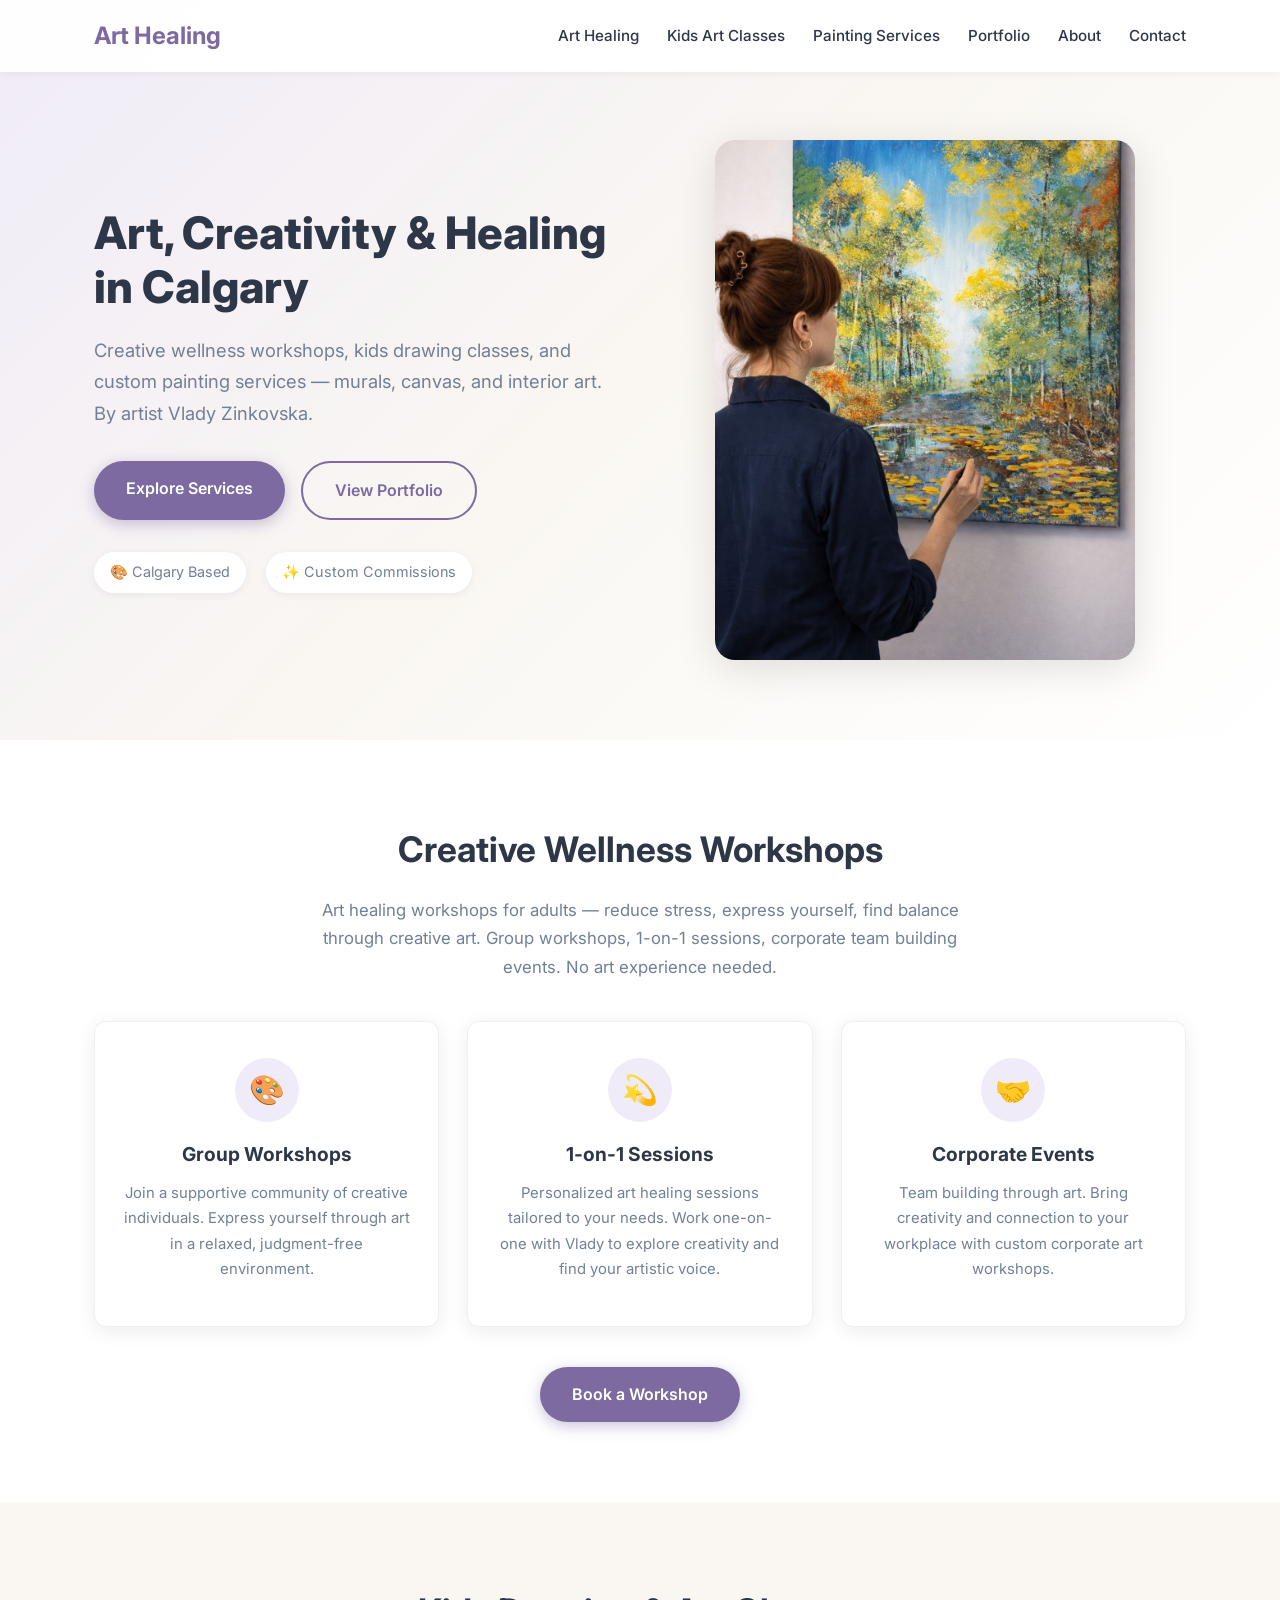
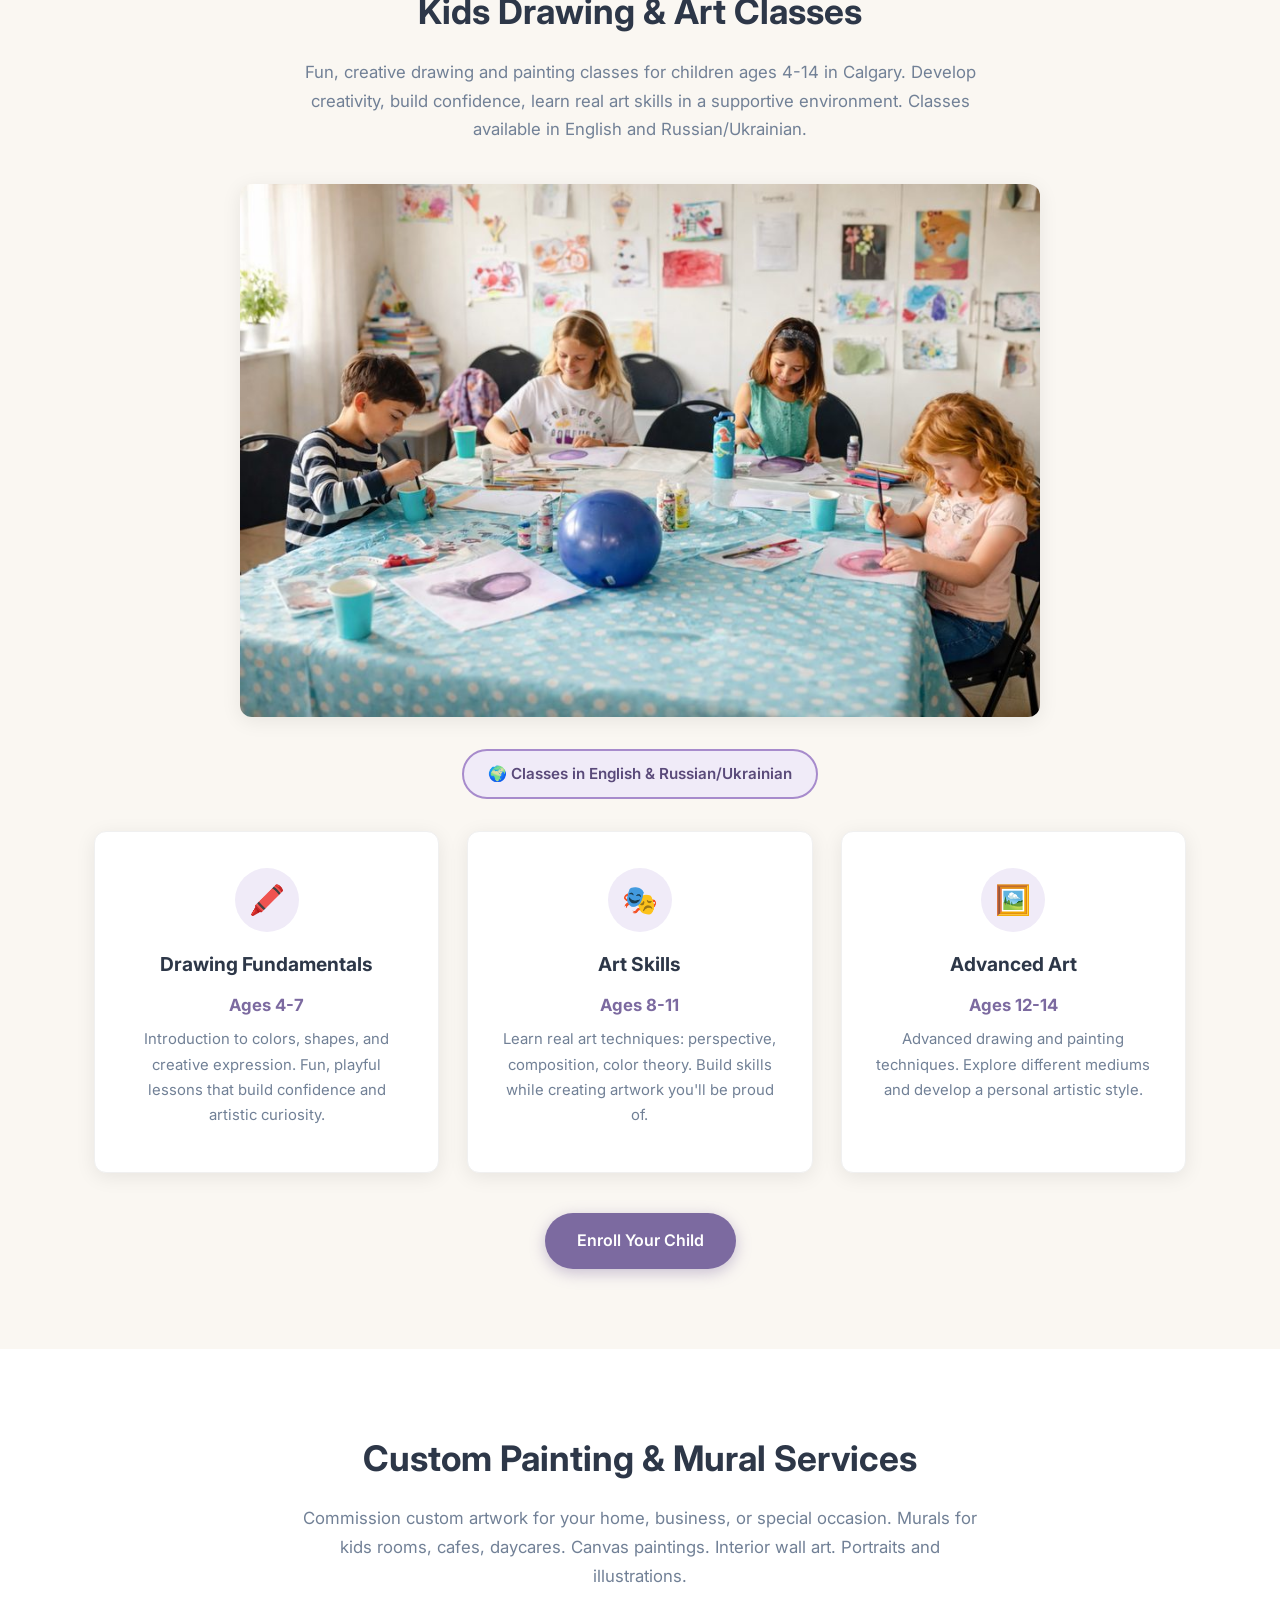
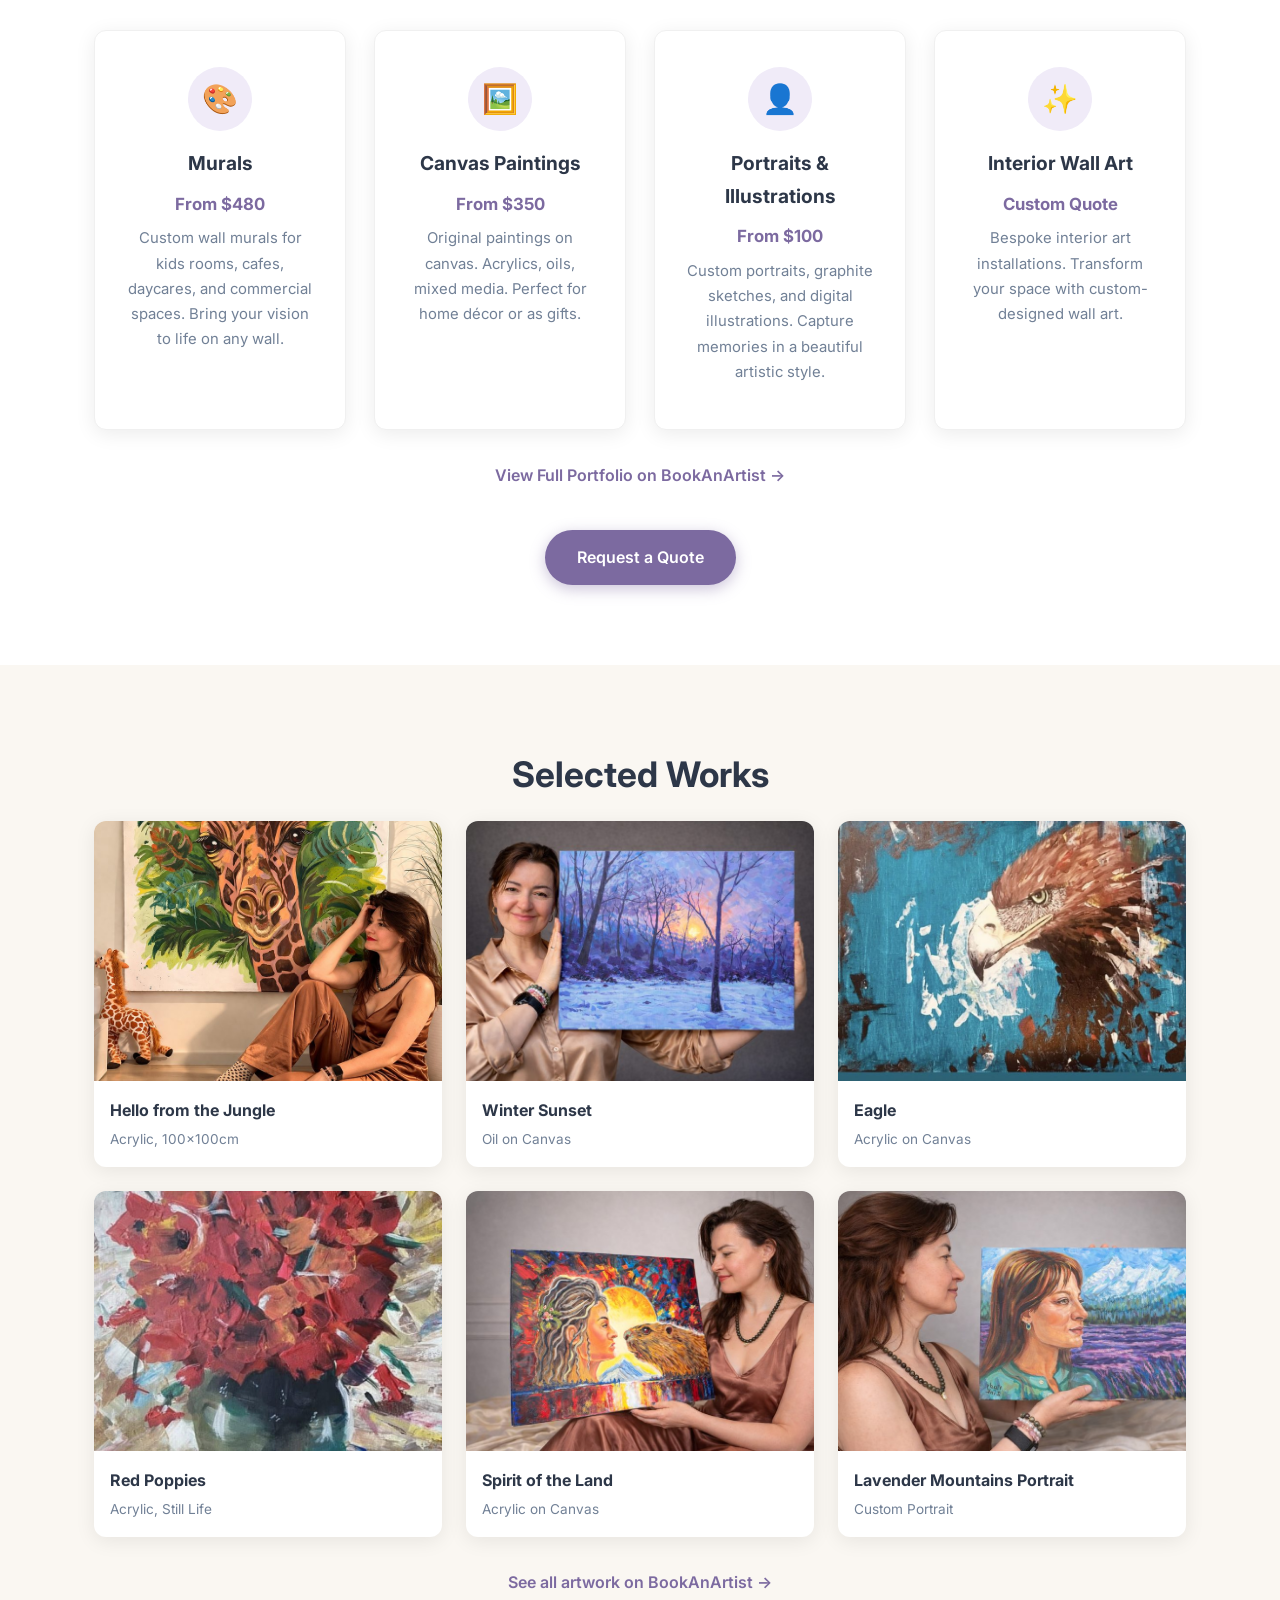
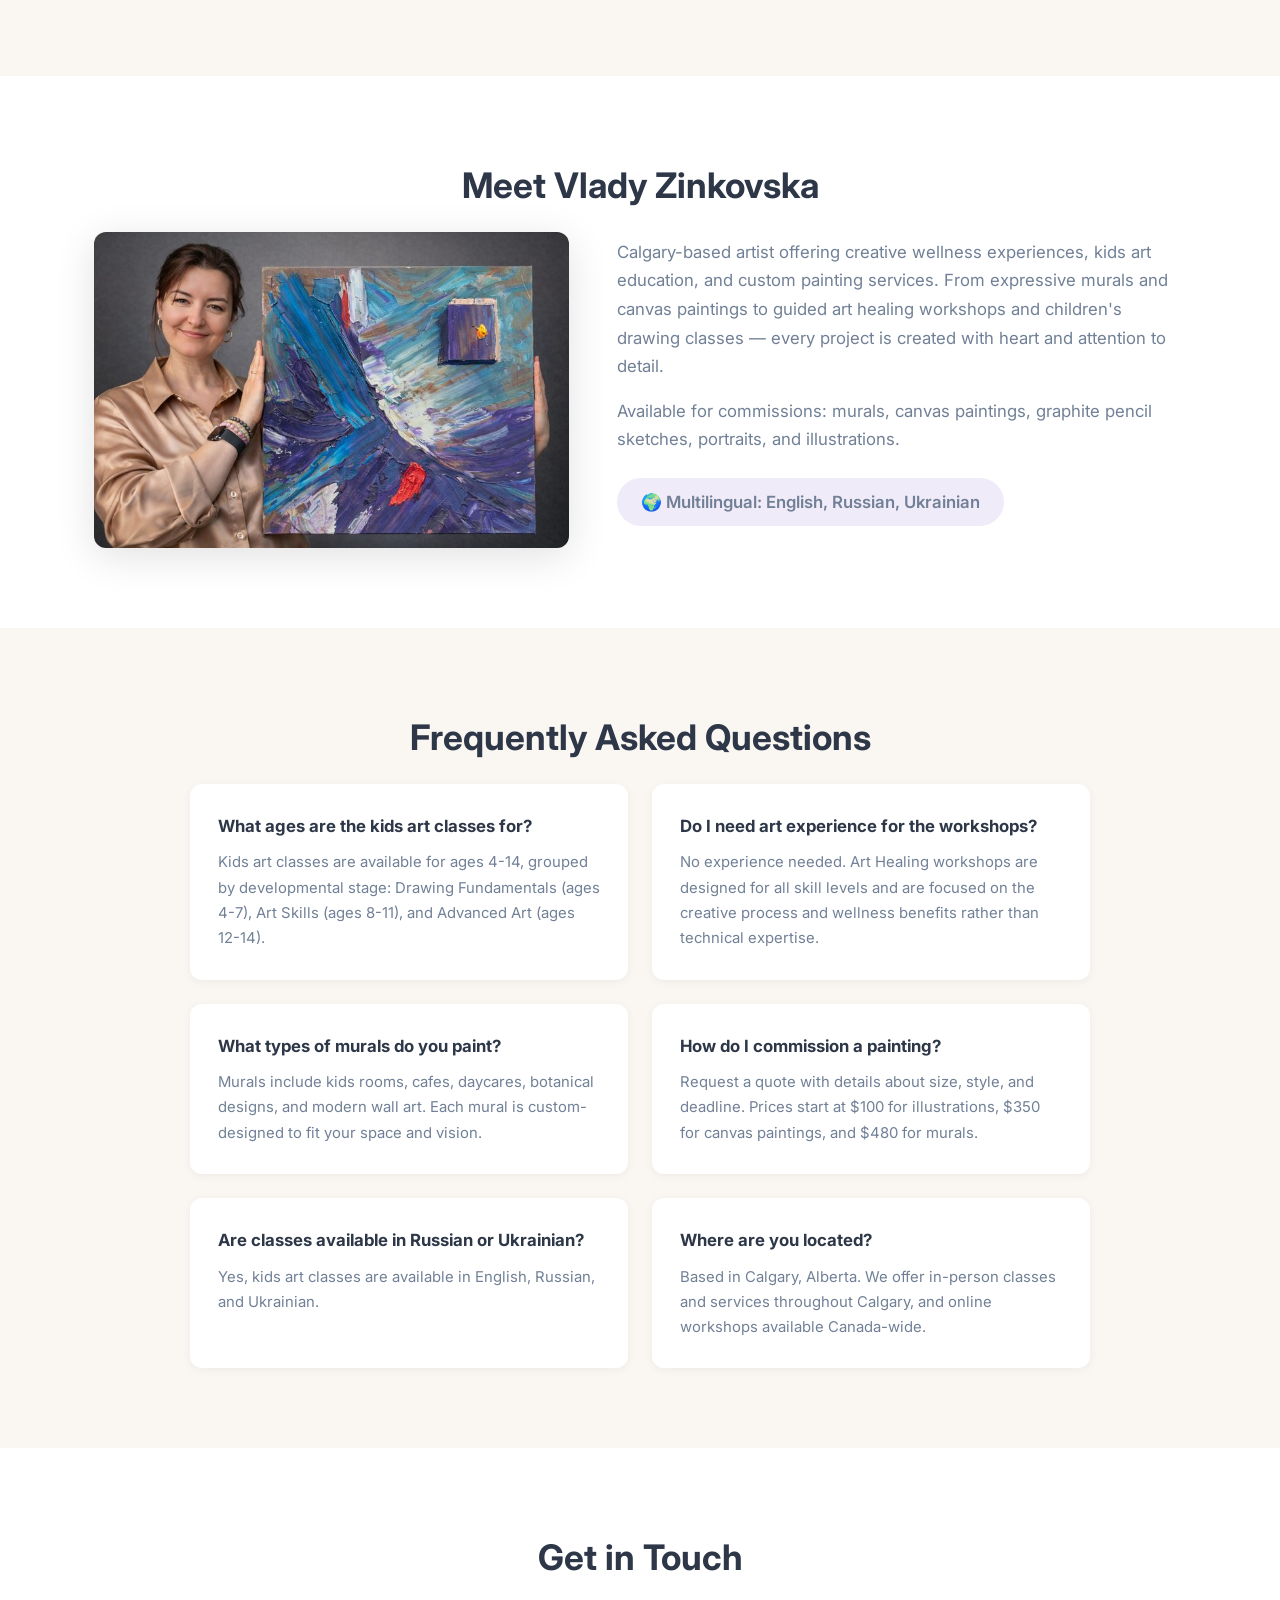
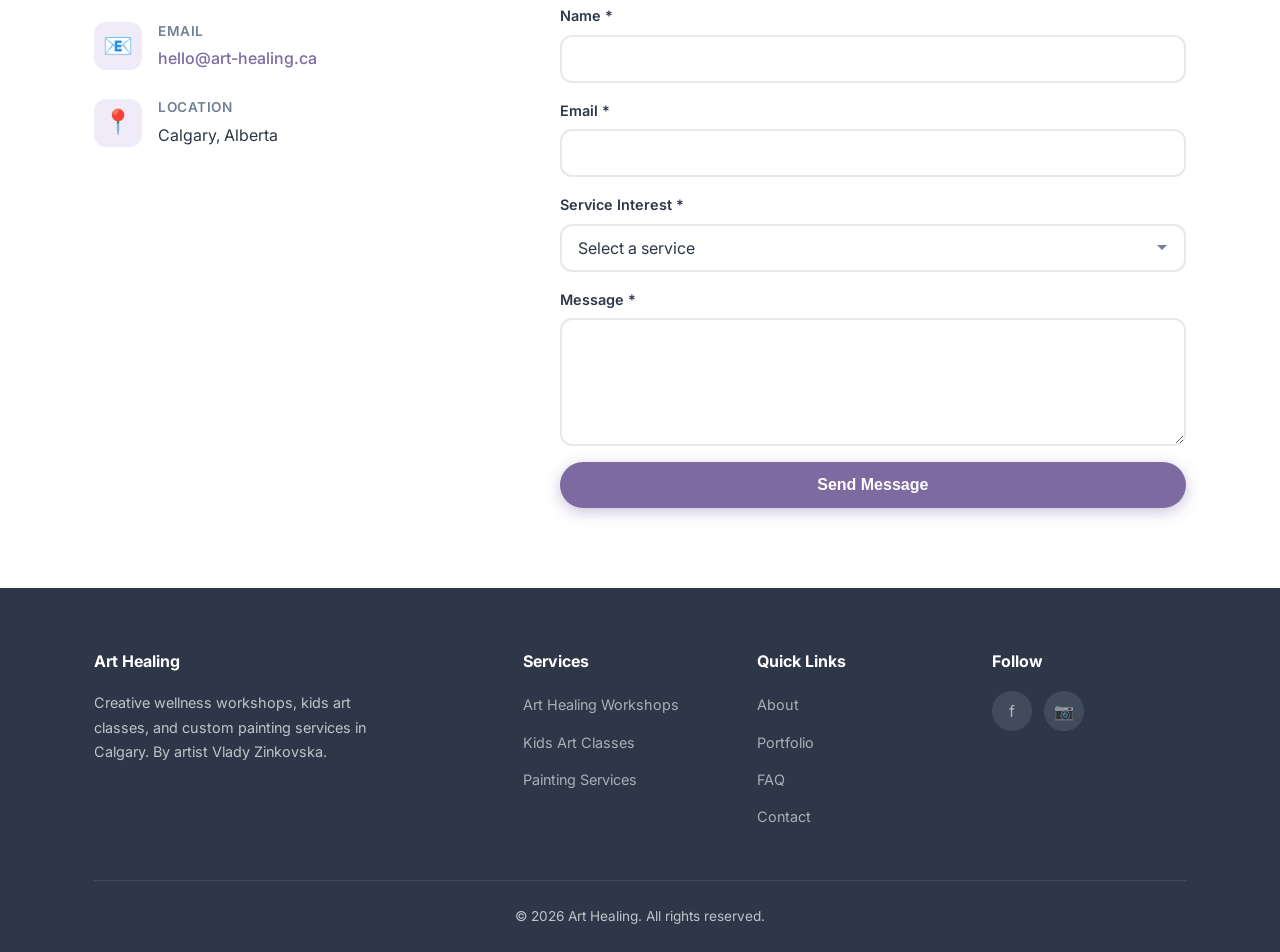
==== commit 251ec1d9: "Add real artwork photos — portfolio, hero, kids classes, about section 12 optimized images from Oksa" ====
--- a/index.html
+++ b/index.html
@@ -24,7 +24,7 @@
   <link rel="canonical" href="https://art-healing.ca/">
 
   <!-- Stylesheet -->
-  <link rel="stylesheet" href="/css/style.css">
+  <link rel="stylesheet" href="/css/style.css?v=4">
   <link rel="preconnect" href="https://fonts.googleapis.com">
   <link rel="preconnect" href="https://fonts.gstatic.com" crossorigin>
   <link href="https://fonts.googleapis.com/css2?family=Inter:wght@400;500;600;700&display=swap" rel="stylesheet">
@@ -160,18 +160,23 @@
   <!-- HERO SECTION -->
   <section class="hero">
     <div class="container">
-      <div class="hero-content">
-        <h2>Art, Creativity & Healing in Calgary</h2>
-        <p>Creative wellness workshops, kids drawing classes, and custom painting services — murals, canvas, and interior art. By artist Vlady Zinkovska.</p>
-
-        <div class="hero-ctas">
-          <a href="#art-healing" class="cta-button cta-primary">Explore Services</a>
-          <a href="#portfolio" class="cta-button cta-secondary">View Portfolio</a>
-        </div>
-
-        <div class="trust-badges">
-          <span class="badge">🎨 Calgary Based</span>
-          <span class="badge">✨ Custom Commissions</span>
+      <div class="hero-grid">
+        <div class="hero-content">
+          <h2>Art, Creativity & Healing in Calgary</h2>
+          <p>Creative wellness workshops, kids drawing classes, and custom painting services — murals, canvas, and interior art. By artist Vlady Zinkovska.</p>
+
+          <div class="hero-ctas">
+            <a href="#art-healing" class="cta-button cta-primary">Explore Services</a>
+            <a href="#portfolio" class="cta-button cta-secondary">View Portfolio</a>
+          </div>
+
+          <div class="trust-badges">
+            <span class="badge">🎨 Calgary Based</span>
+            <span class="badge">✨ Custom Commissions</span>
+          </div>
+        </div>
+        <div class="hero-image">
+          <img src="/images/hero-artist.jpg" alt="Artist Vlady Zinkovska painting autumn landscape in Calgary studio" width="1024" height="1536" loading="eager">
         </div>
       </div>
     </div>
@@ -214,6 +219,10 @@
     <div class="container">
       <h2>Kids Drawing & Art Classes</h2>
       <p class="section-description">Fun, creative drawing and painting classes for children ages 4-14 in Calgary. Develop creativity, build confidence, learn real art skills in a supportive environment. Classes available in English and Russian/Ukrainian.</p>
+
+      <div class="section-feature-image">
+        <img src="/images/kids-class-group.jpg" alt="Kids art class in Calgary — children painting together at table" width="900" height="600" loading="lazy">
+      </div>
 
       <div class="highlight-badge">
         <span>🌍 Classes in English & Russian/Ukrainian</span>
@@ -301,39 +310,39 @@
 
       <div class="portfolio-grid">
         <div class="portfolio-item">
-          <div class="portfolio-image" style="background: linear-gradient(135deg, #d4a574 0%, #8b6f47 100%);"></div>
+          <img class="portfolio-image" src="/images/portfolio-giraffe.jpg" alt="Hello from the Jungle — acrylic giraffe painting by Vlady Zinkovska" loading="lazy">
           <h3>Hello from the Jungle</h3>
           <p>Acrylic, 100x100cm</p>
         </div>
 
         <div class="portfolio-item">
-          <div class="portfolio-image" style="background: linear-gradient(135deg, #9b8b7e 0%, #6b5b52 100%);"></div>
-          <h3>Paris Evening</h3>
-          <p>Acrylic on Particleboard</p>
+          <img class="portfolio-image" src="/images/portfolio-winter-sunset.jpg" alt="Winter Sunset — oil painting of snowy forest at sunset" loading="lazy">
+          <h3>Winter Sunset</h3>
+          <p>Oil on Canvas</p>
         </div>
 
         <div class="portfolio-item">
-          <div class="portfolio-image" style="background: linear-gradient(135deg, #c9a876 0%, #a08566 100%);"></div>
-          <h3>Botanical Chants Triptych</h3>
-          <p>Mixed Media</p>
+          <img class="portfolio-image" src="/images/portfolio-eagle.jpg" alt="Eagle — acrylic bird painting by Calgary artist" loading="lazy">
+          <h3>Eagle</h3>
+          <p>Acrylic on Canvas</p>
         </div>
 
         <div class="portfolio-item">
-          <div class="portfolio-image" style="background: linear-gradient(135deg, #8b7355 0%, #5d4837 100%);"></div>
-          <h3>Profile of the Wind</h3>
-          <p>Oil on Canvas</p>
+          <img class="portfolio-image" src="/images/portfolio-red-poppies.jpg" alt="Red Poppies — flower still life painting" loading="lazy">
+          <h3>Red Poppies</h3>
+          <p>Acrylic, Still Life</p>
         </div>
 
         <div class="portfolio-item">
-          <div class="portfolio-image" style="background: linear-gradient(135deg, #c4955f 0%, #9d7548 100%);"></div>
-          <h3>Autumn in Fish Creek Park</h3>
-          <p>Calgary Landscape</p>
+          <img class="portfolio-image" src="/images/portfolio-spirit-land.jpg" alt="Spirit of the Land — colorful acrylic painting" loading="lazy">
+          <h3>Spirit of the Land</h3>
+          <p>Acrylic on Canvas</p>
         </div>
 
         <div class="portfolio-item">
-          <div class="portfolio-image" style="background: linear-gradient(135deg, #a8d5ba 0%, #7cbf96 100%);"></div>
-          <h3>Calgary Mural - Botanical Kids Room</h3>
-          <p>Wall Mural</p>
+          <img class="portfolio-image" src="/images/portfolio-lavender-portrait.jpg" alt="Lavender Mountains Portrait — custom portrait painting by Vlady Zinkovska" loading="lazy">
+          <h3>Lavender Mountains Portrait</h3>
+          <p>Custom Portrait</p>
         </div>
       </div>
 
@@ -348,12 +357,17 @@
     <div class="container">
       <h2>Meet Vlady Zinkovska</h2>
 
-      <div class="about-content">
-        <p>Calgary-based artist offering creative wellness experiences, kids art education, and custom painting services. From expressive murals and canvas paintings to guided art healing workshops and children's drawing classes — every project is created with heart and attention to detail.</p>
-
-        <p>Available for commissions: murals, canvas paintings, graphite pencil sketches, portraits, and illustrations.</p>
-
-        <p class="about-highlight">🌍 Multilingual: English, Russian, Ukrainian</p>
+      <div class="about-grid">
+        <div class="about-image">
+          <img src="/images/about-vlady.jpg" alt="Artist Vlady Zinkovska holding abstract painting in Calgary studio" width="700" height="466" loading="lazy">
+        </div>
+        <div class="about-content">
+          <p>Calgary-based artist offering creative wellness experiences, kids art education, and custom painting services. From expressive murals and canvas paintings to guided art healing workshops and children's drawing classes — every project is created with heart and attention to detail.</p>
+
+          <p>Available for commissions: murals, canvas paintings, graphite pencil sketches, portraits, and illustrations.</p>
+
+          <p class="about-highlight">🌍 Multilingual: English, Russian, Ukrainian</p>
+        </div>
       </div>
     </div>
   </section>
--- a/css/style.css
+++ b/css/style.css
@@ -91,7 +91,9 @@
 .hero {
   padding: 140px 0 80px;
   background: linear-gradient(135deg, var(--bg-lavender) 0%, var(--bg-warm) 50%, #fff 100%);
-  text-align: center;
+}
+.hero-grid {
+  display: grid; grid-template-columns: 1fr 1fr; gap: 48px; align-items: center;
 }
 .hero-content h2 {
   font-size: 2.8rem; font-weight: 800; line-height: 1.2;
@@ -99,12 +101,19 @@
 }
 .hero-content p {
   font-size: 1.15rem; color: var(--text-light); margin-bottom: 32px;
-  max-width: 640px; margin-left: auto; margin-right: auto;
-}
-.hero-ctas { display: flex; gap: 16px; justify-content: center; flex-wrap: wrap; }
+  max-width: 520px;
+}
+.hero-ctas { display: flex; gap: 16px; flex-wrap: wrap; }
+.hero-image {
+  display: flex; justify-content: center; align-items: center;
+}
+.hero-image img {
+  width: 100%; max-width: 420px; height: auto;
+  border-radius: 20px; box-shadow: var(--shadow-lg);
+  object-fit: cover; max-height: 520px;
+}
 .trust-badges {
-  display: flex; gap: 20px; margin-top: 32px; justify-content: center;
-  flex-wrap: wrap;
+  display: flex; gap: 20px; margin-top: 32px; flex-wrap: wrap;
 }
 .trust-badges .badge {
   font-size: 0.9rem; color: var(--text-light);
@@ -173,6 +182,15 @@
 }
 .portfolio-link a:hover { color: var(--primary-dark); }
 
+/* ===== SECTION FEATURE IMAGE ===== */
+.section-feature-image {
+  max-width: 800px; margin: 0 auto 32px; border-radius: var(--radius);
+  overflow: hidden; box-shadow: var(--shadow);
+}
+.section-feature-image img {
+  width: 100%; height: auto; display: block;
+}
+
 /* ===== PORTFOLIO SECTION ===== */
 .portfolio-grid {
   display: grid; grid-template-columns: repeat(3, 1fr); gap: 24px;
@@ -182,8 +200,8 @@
   box-shadow: var(--shadow); transition: var(--transition);
 }
 .portfolio-item:hover { transform: translateY(-4px); box-shadow: var(--shadow-lg); }
-.portfolio-image {
-  width: 100%; height: 220px; border-radius: var(--radius) var(--radius) 0 0;
+img.portfolio-image {
+  width: 100%; height: 260px; object-fit: cover; display: block;
 }
 .portfolio-item h3 {
   font-size: 1rem; padding: 16px 16px 4px; color: var(--text);
@@ -194,8 +212,14 @@
 
 /* ===== ABOUT SECTION ===== */
 .about-section { background: var(--white); }
-.about-content {
-  max-width: 720px; margin: 0 auto; text-align: center;
+.about-grid {
+  display: grid; grid-template-columns: 1fr 1.2fr; gap: 48px; align-items: center;
+}
+.about-image {
+  border-radius: var(--radius); overflow: hidden; box-shadow: var(--shadow-lg);
+}
+.about-image img {
+  width: 100%; height: auto; display: block;
 }
 .about-content p {
   color: var(--text-light); font-size: 1.05rem; margin-bottom: 16px;
@@ -310,28 +334,35 @@
 }
 
 /* ===== RESPONSIVE ===== */
-@media (max-width: 1024px) {
+@media (max-width: 860px) {
   .services-4-col { grid-template-columns: repeat(2, 1fr); }
   .portfolio-grid { grid-template-columns: repeat(2, 1fr); }
-}
-
-@media (max-width: 968px) {
-  .hero-content h2 { font-size: 2.2rem; }
+  .hero-grid { grid-template-columns: 1fr; text-align: center; }
+  .hero-ctas { justify-content: center; }
+  .trust-badges { justify-content: center; }
+  .hero-content p { margin-left: auto; margin-right: auto; }
+  .hero-image { margin-top: 32px; }
+  .about-grid { grid-template-columns: 1fr; }
+  .about-image { max-width: 500px; margin: 0 auto; }
+}
+
+@media (max-width: 680px) {
+  .hero-content h2 { font-size: 2rem; }
   .services-grid { grid-template-columns: 1fr; max-width: 420px; margin: 0 auto; }
   .services-4-col { grid-template-columns: 1fr; max-width: 420px; }
   .faq-grid { grid-template-columns: 1fr; }
   .contact-wrapper { grid-template-columns: 1fr; }
   .footer-grid { grid-template-columns: 1fr 1fr; }
-}
-
-@media (max-width: 768px) {
+  .portfolio-grid { grid-template-columns: 1fr; max-width: 400px; margin: 0 auto; }
+  .services-section h2, .portfolio-section h2, .about-section h2,
+  .faq-section h2, .contact-section h2 { font-size: 1.8rem; }
+}
+
+@media (max-width: 540px) {
   .nav-desktop { display: none; }
   .hamburger { display: flex; }
   .hero { padding: 120px 0 60px; }
-  .hero-content h2 { font-size: 1.8rem; }
-  .section { padding: 60px 0; }
-  .portfolio-grid { grid-template-columns: 1fr; max-width: 400px; margin: 0 auto; }
+  .hero-content h2 { font-size: 1.6rem; }
+  .section { padding: 50px 0; }
   .footer-grid { grid-template-columns: 1fr; }
-  .services-section h2, .portfolio-section h2, .about-section h2,
-  .faq-section h2, .contact-section h2 { font-size: 1.8rem; }
-}
+}
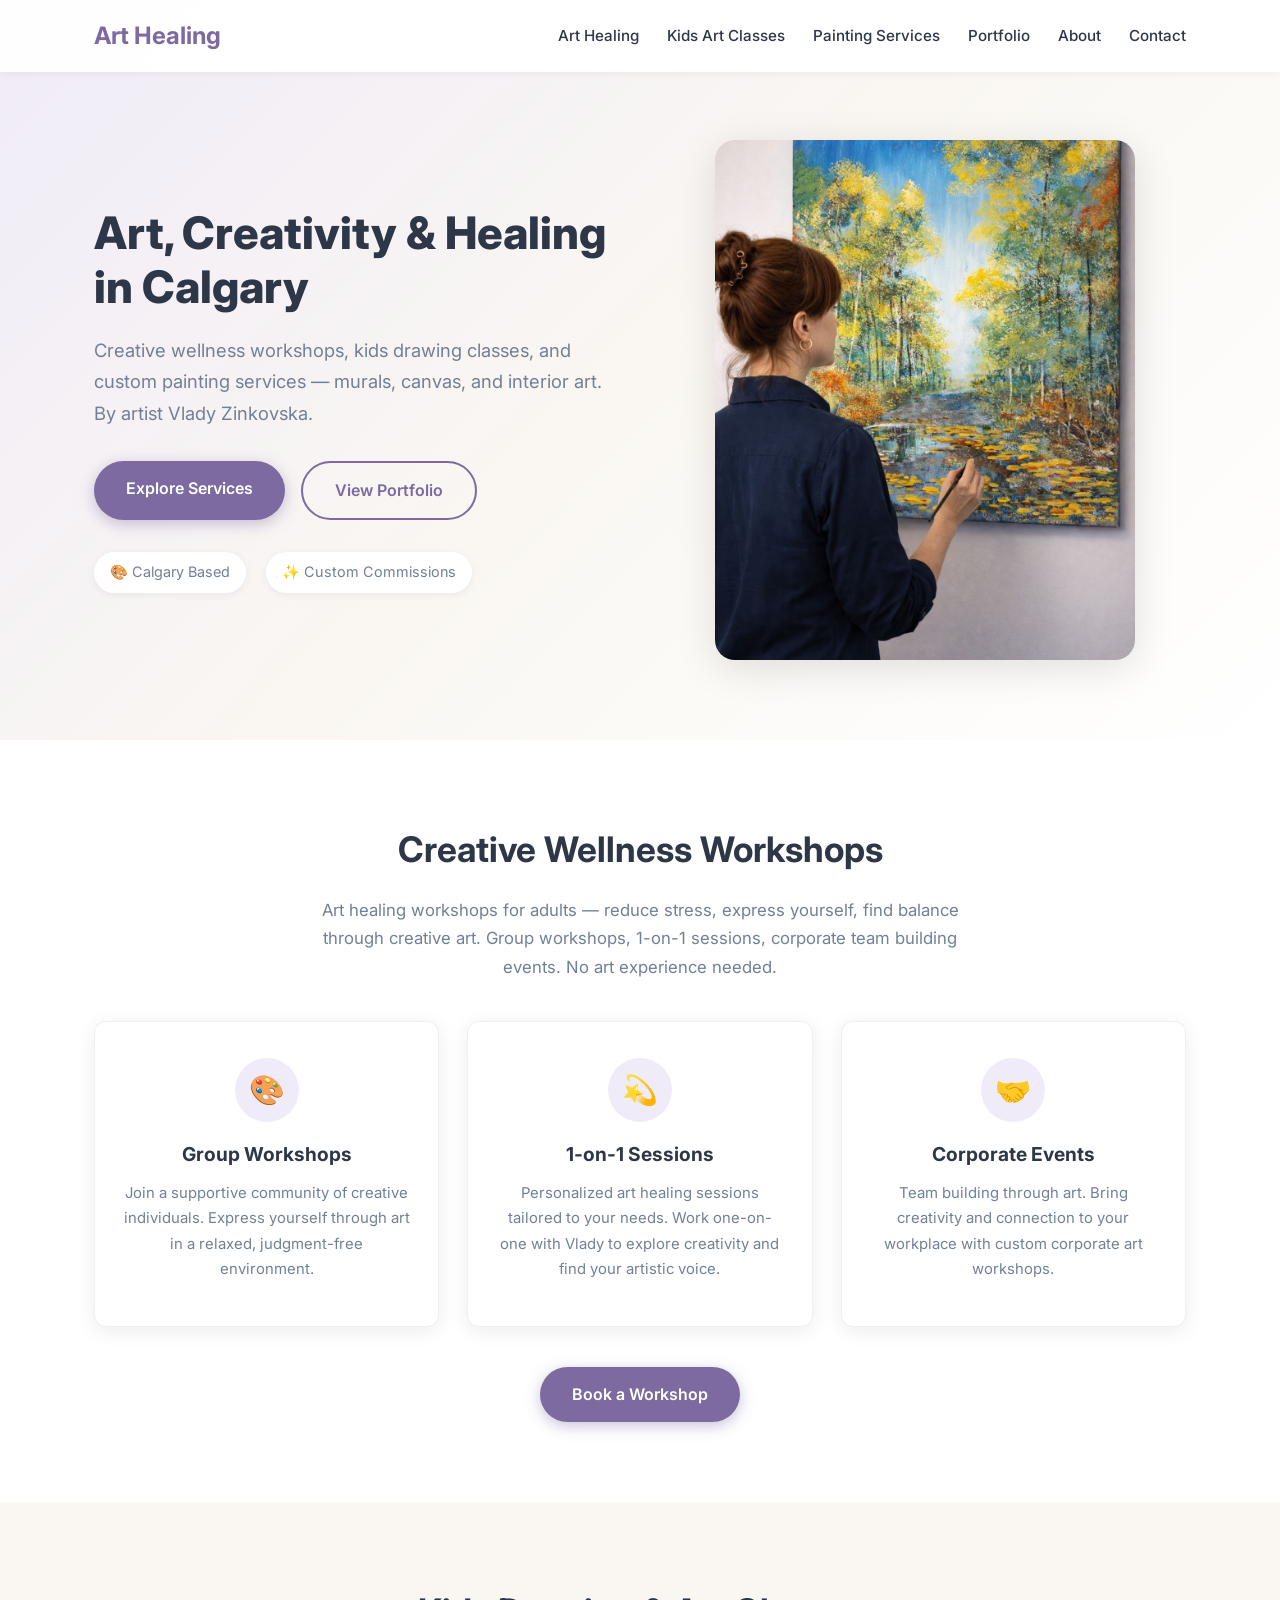
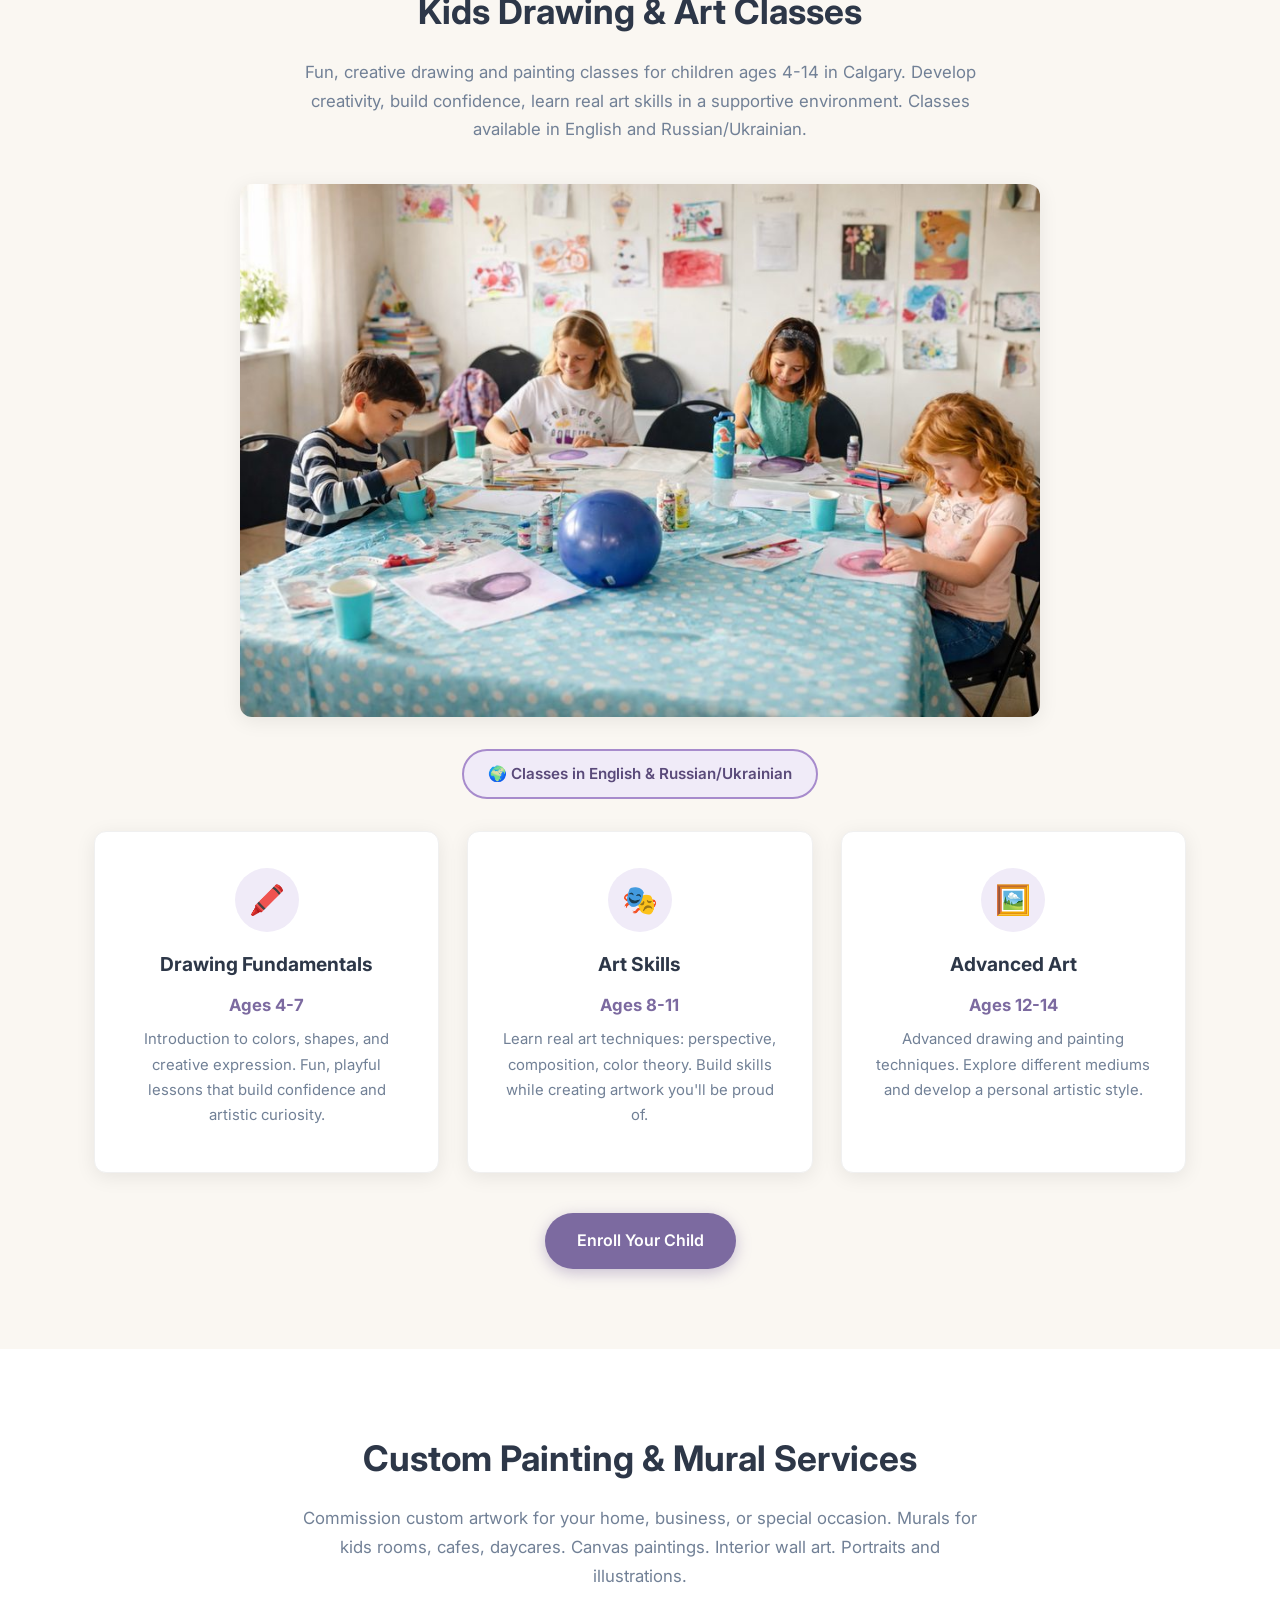
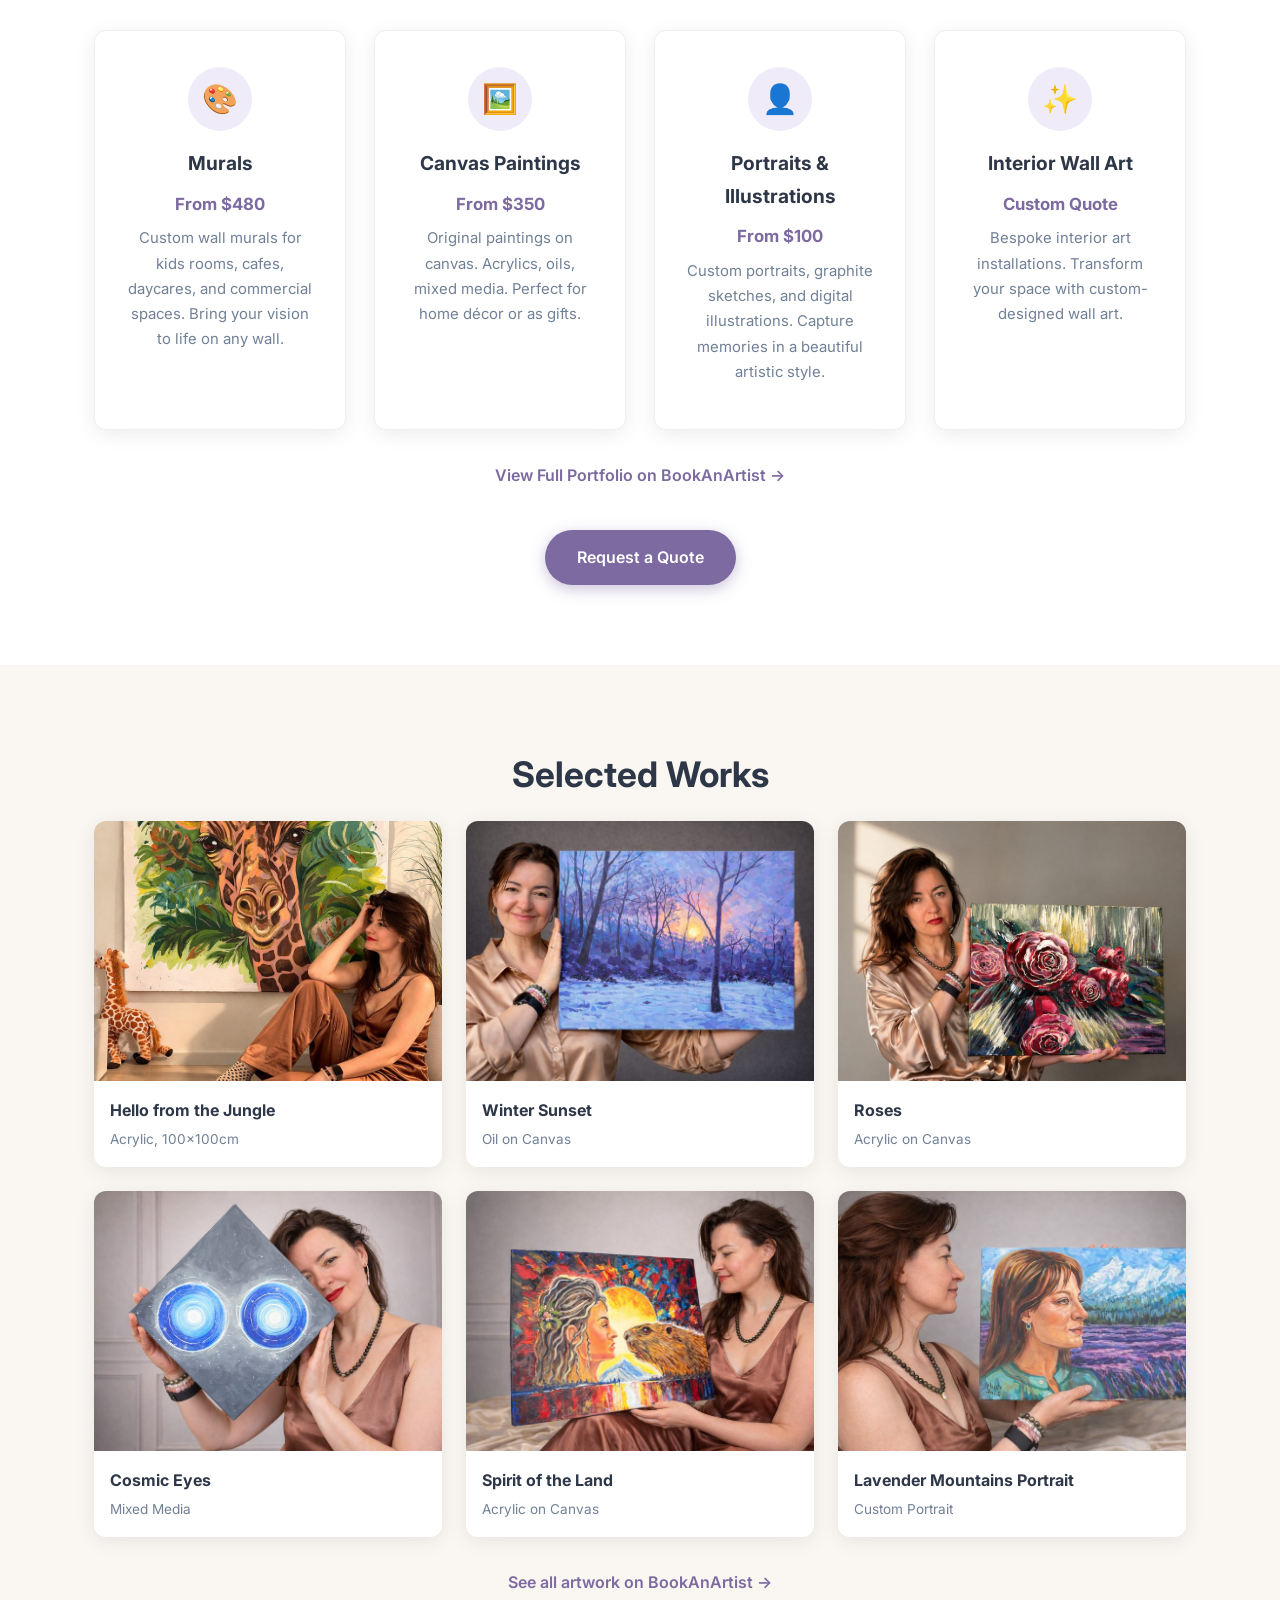
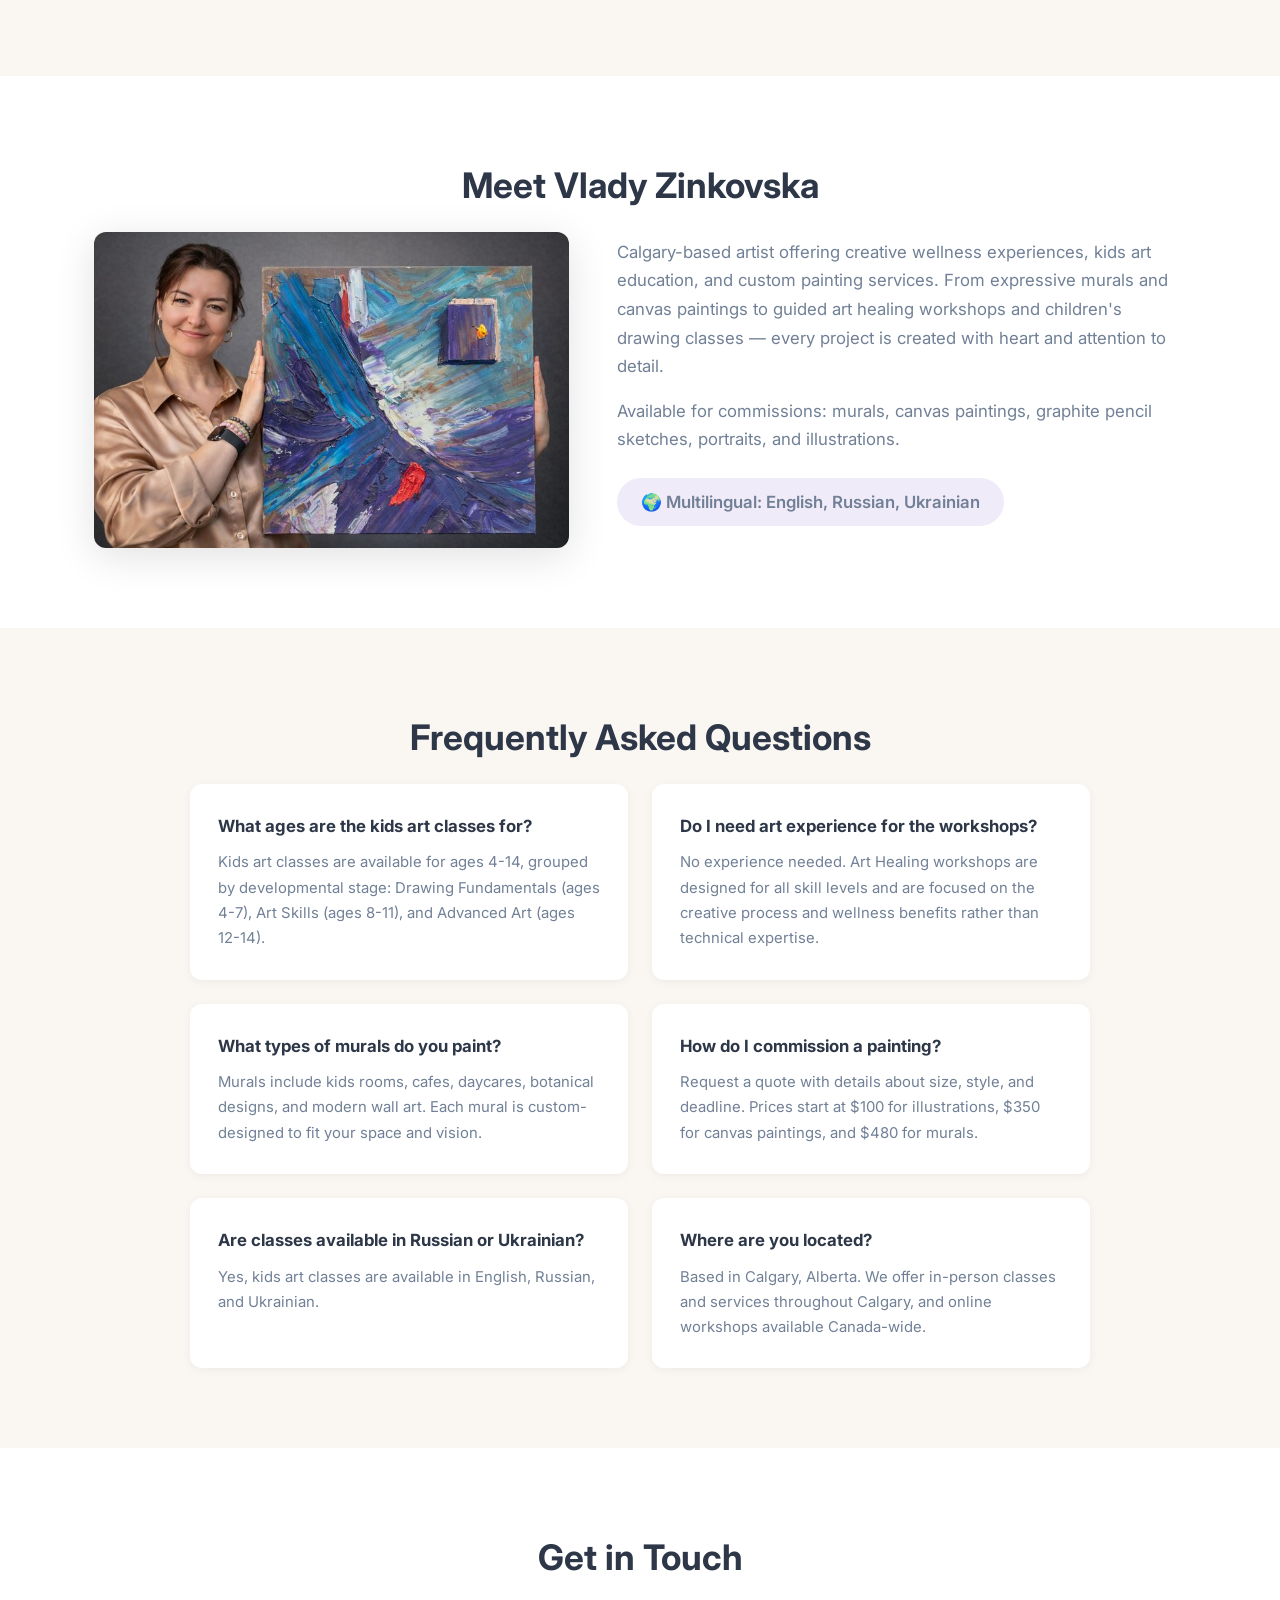
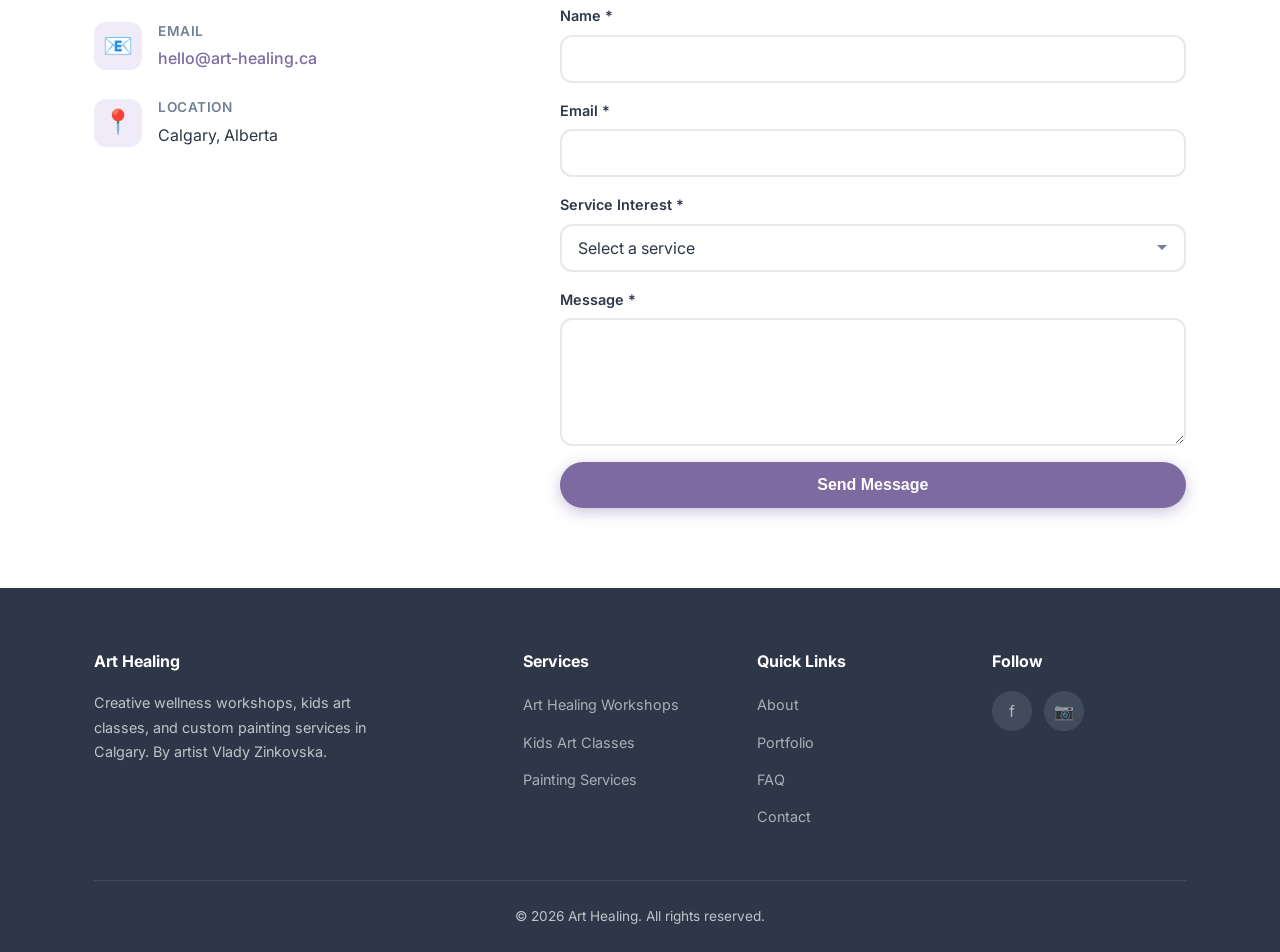
==== commit 666cbd3a: "Replace children's artwork with Oksana's own work in portfolio Swapped Eagle (children's work) → Ros" ====
--- a/index.html
+++ b/index.html
@@ -24,7 +24,7 @@
   <link rel="canonical" href="https://art-healing.ca/">
 
   <!-- Stylesheet -->
-  <link rel="stylesheet" href="/css/style.css?v=4">
+  <link rel="stylesheet" href="/css/style.css?v=5">
   <link rel="preconnect" href="https://fonts.googleapis.com">
   <link rel="preconnect" href="https://fonts.gstatic.com" crossorigin>
   <link href="https://fonts.googleapis.com/css2?family=Inter:wght@400;500;600;700&display=swap" rel="stylesheet">
@@ -322,15 +322,15 @@
         </div>
 
         <div class="portfolio-item">
-          <img class="portfolio-image" src="/images/portfolio-eagle.jpg" alt="Eagle — acrylic bird painting by Calgary artist" loading="lazy">
-          <h3>Eagle</h3>
+          <img class="portfolio-image" src="/images/portfolio-roses.jpg" alt="Roses — acrylic floral painting by Vlady Zinkovska" loading="lazy">
+          <h3>Roses</h3>
           <p>Acrylic on Canvas</p>
         </div>
 
         <div class="portfolio-item">
-          <img class="portfolio-image" src="/images/portfolio-red-poppies.jpg" alt="Red Poppies — flower still life painting" loading="lazy">
-          <h3>Red Poppies</h3>
-          <p>Acrylic, Still Life</p>
+          <img class="portfolio-image" src="/images/portfolio-cosmic-eyes.jpg" alt="Cosmic Eyes — abstract energy painting by Calgary artist" loading="lazy">
+          <h3>Cosmic Eyes</h3>
+          <p>Mixed Media</p>
         </div>
 
         <div class="portfolio-item">
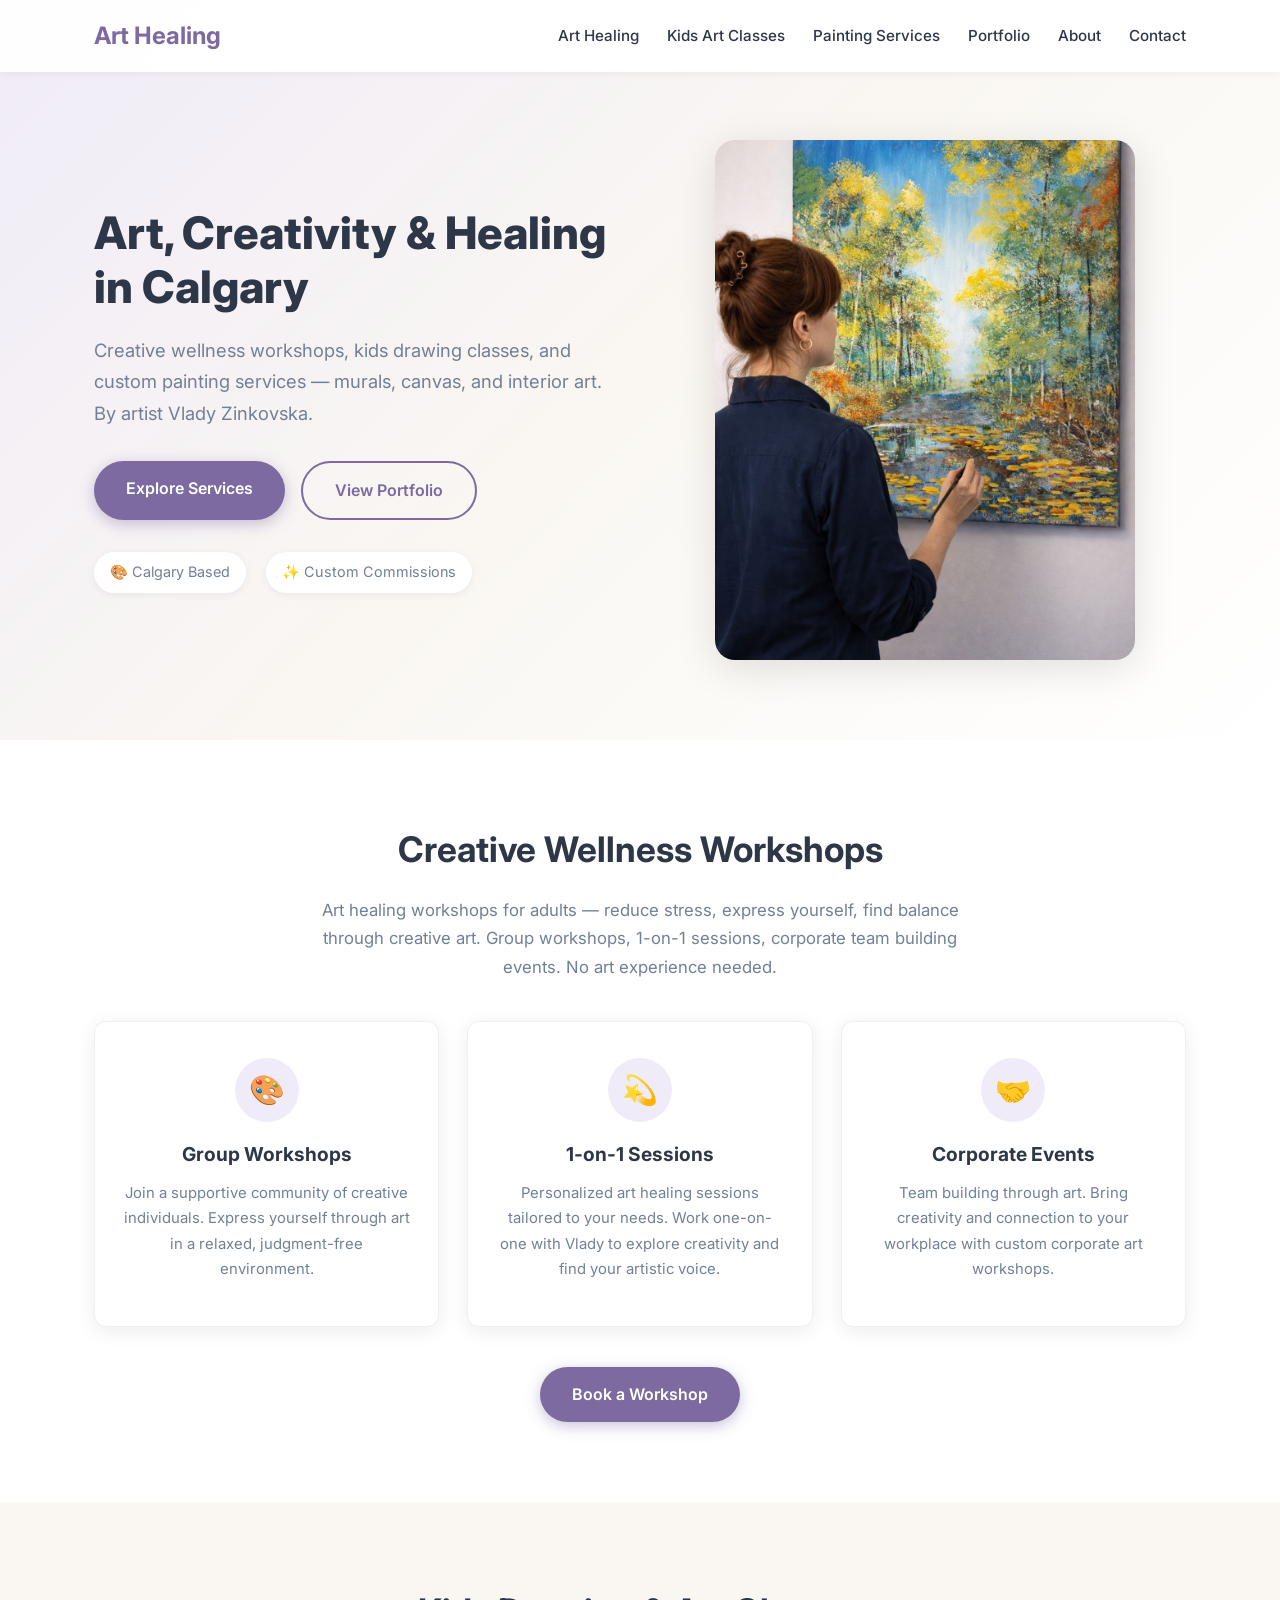
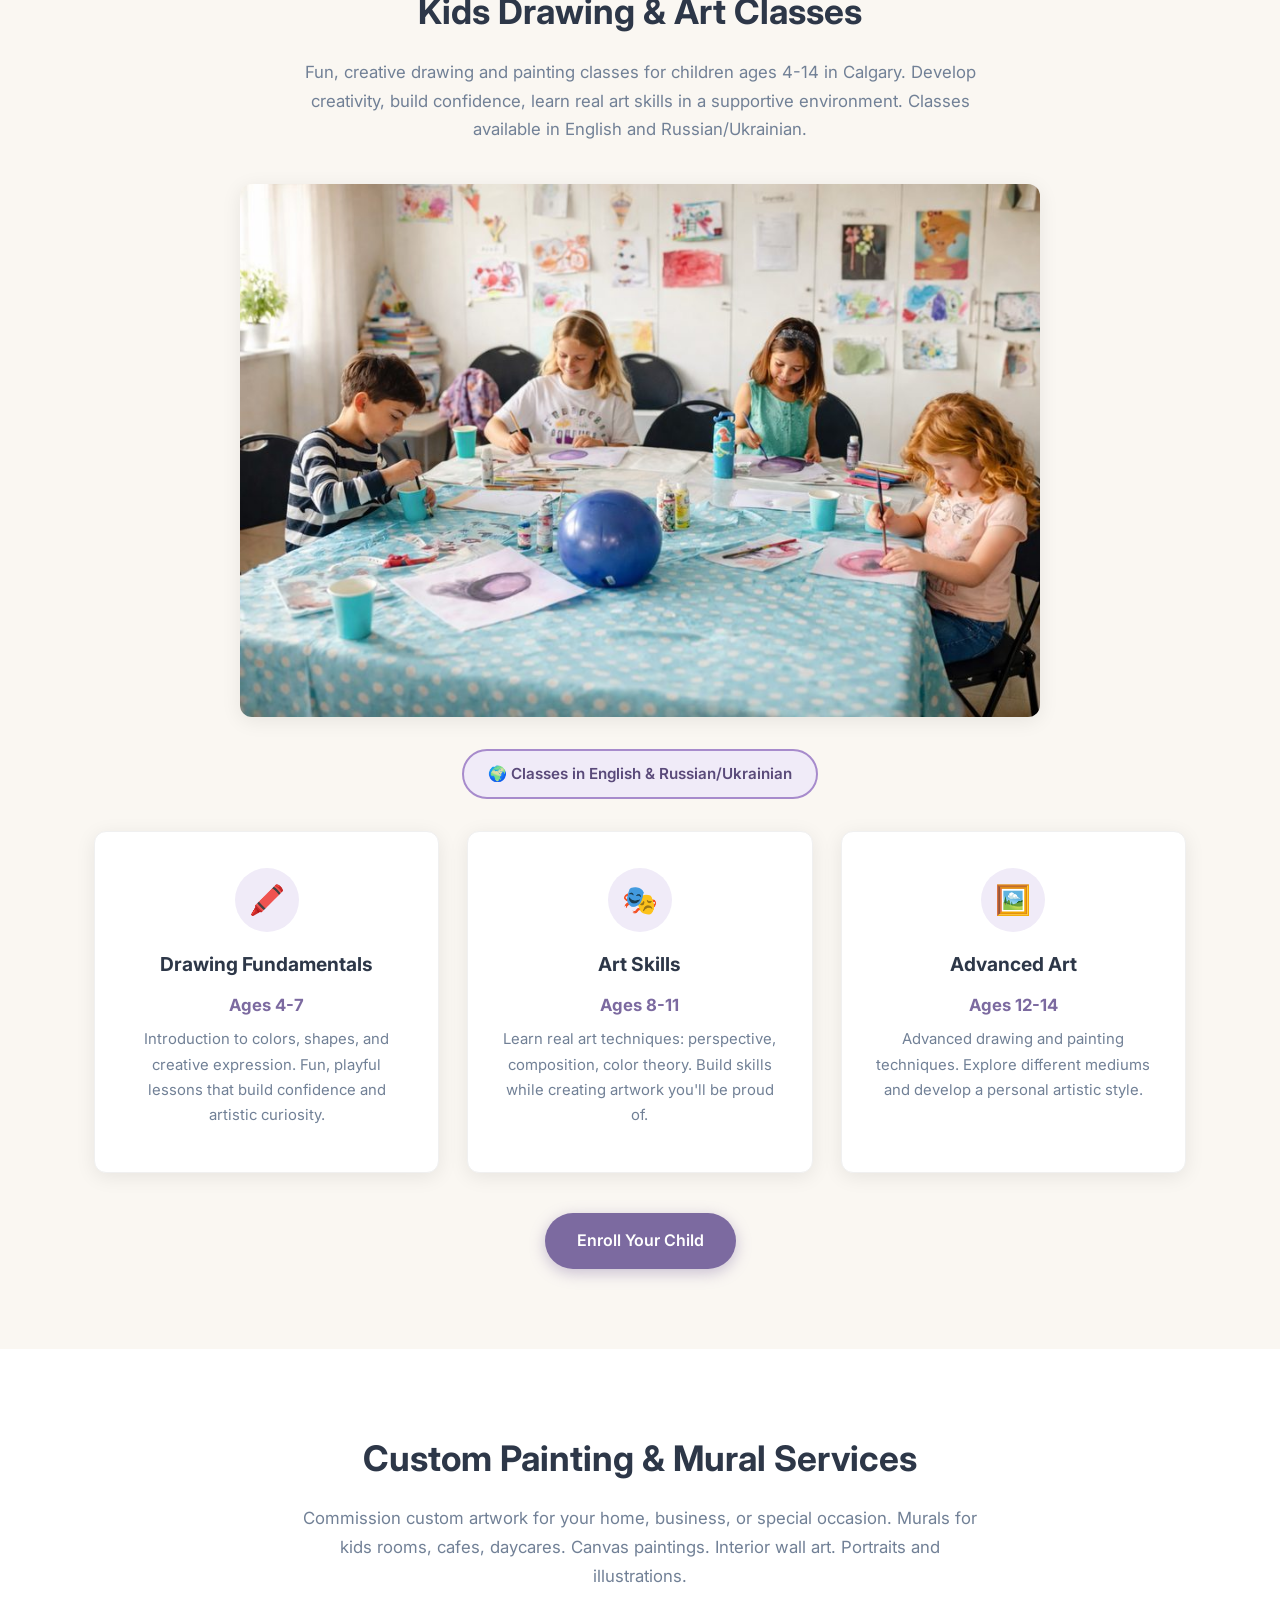
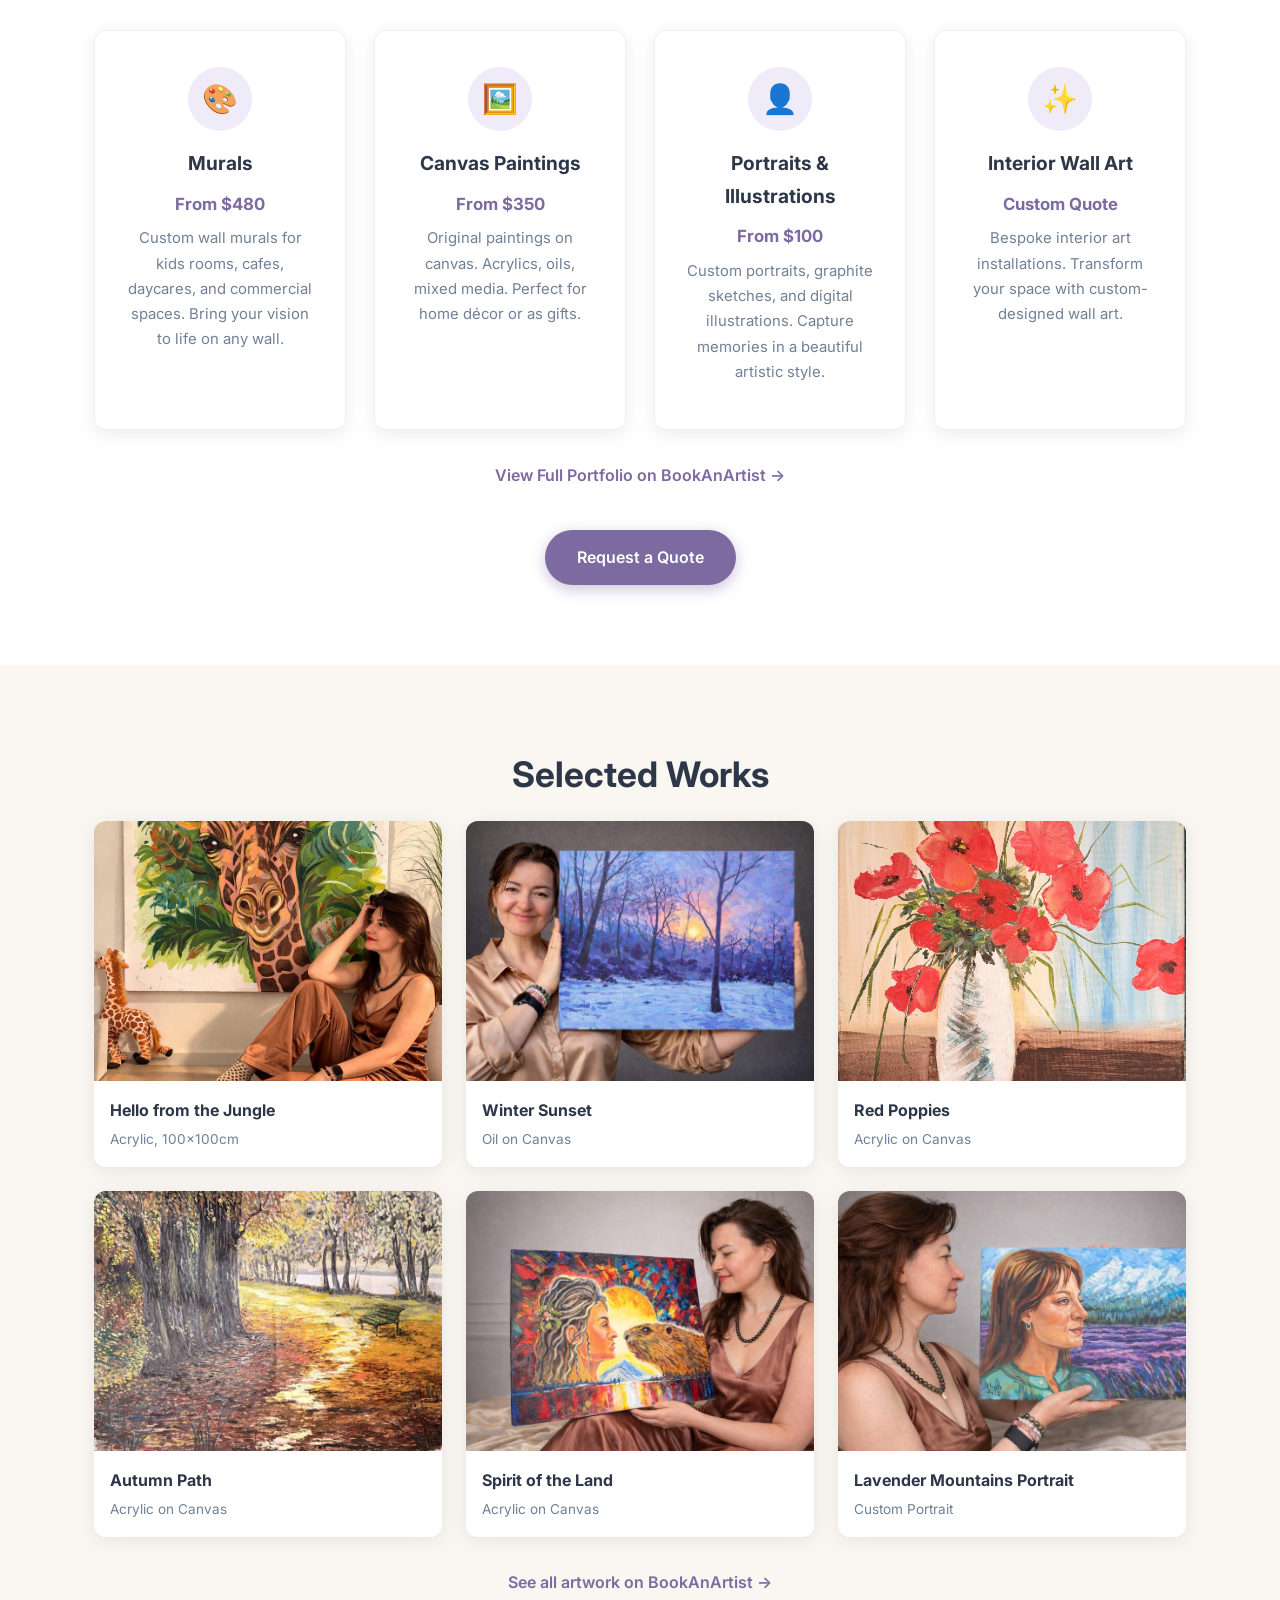
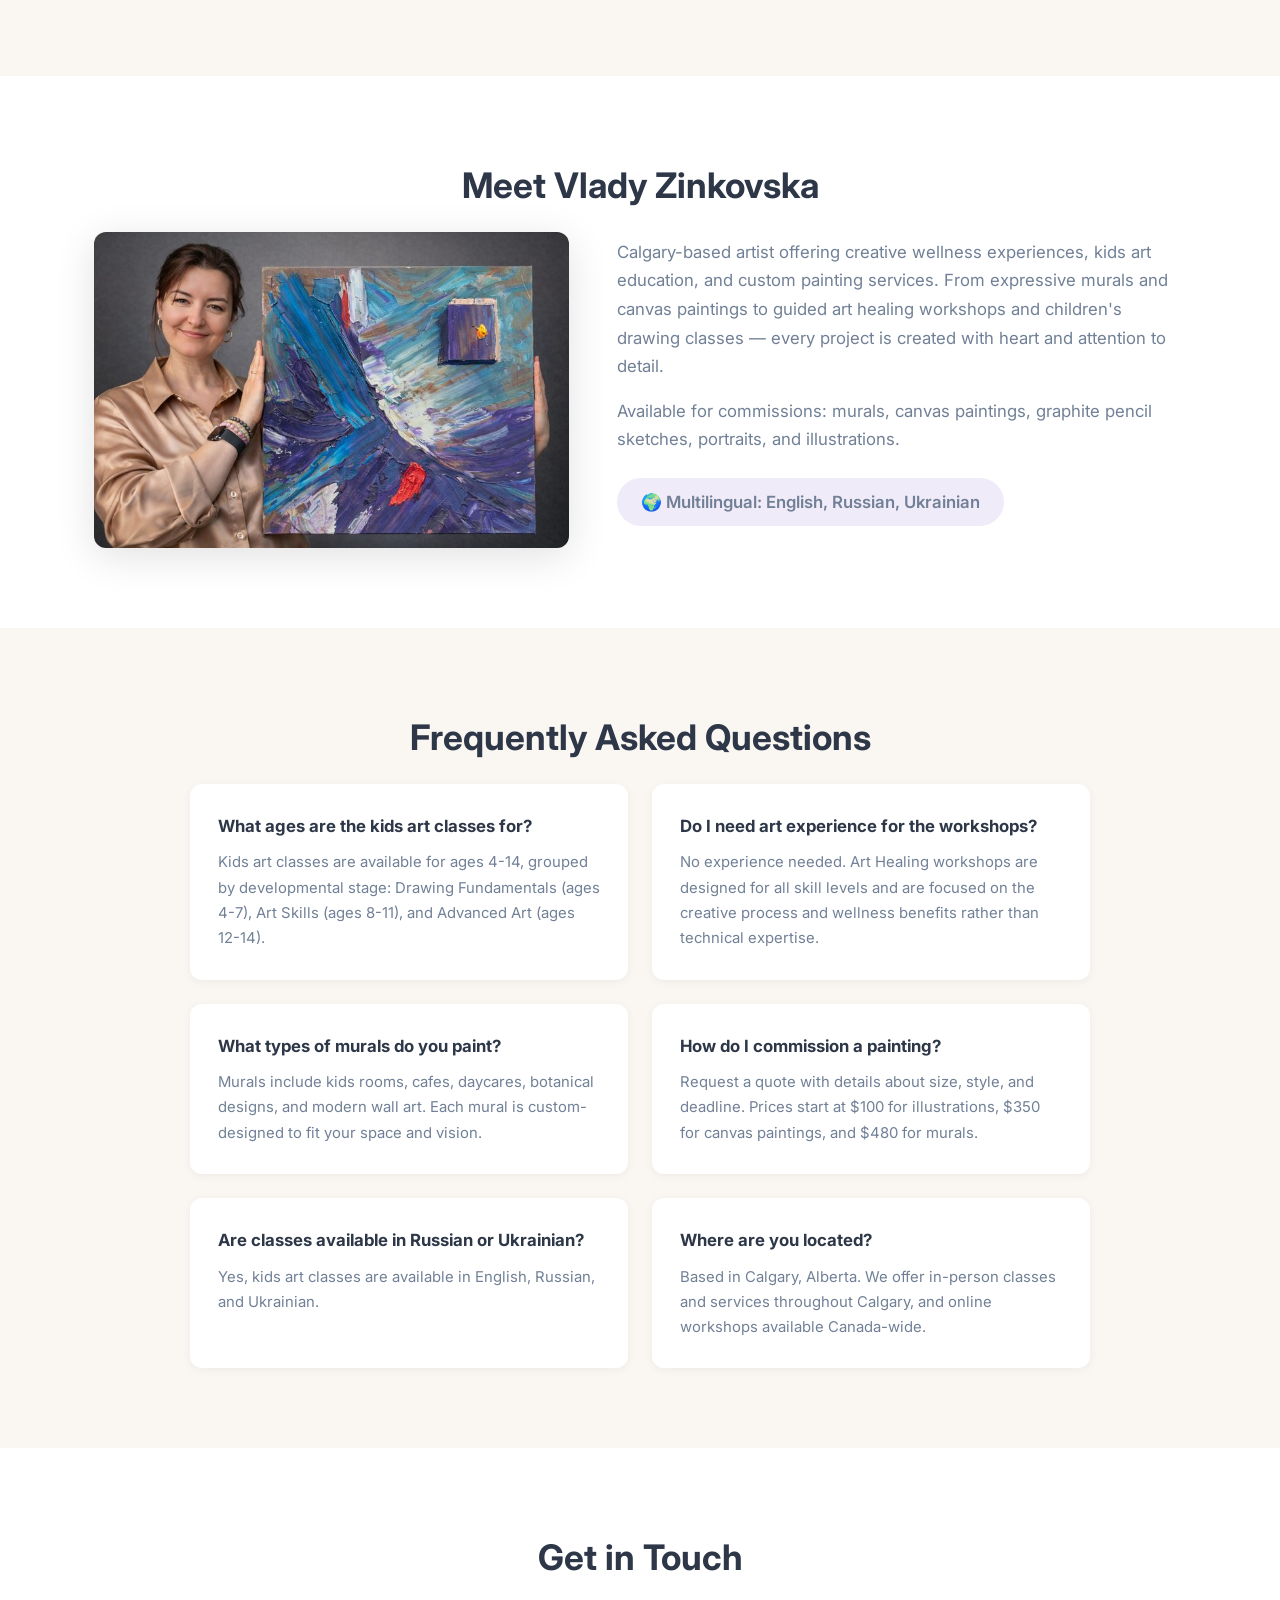
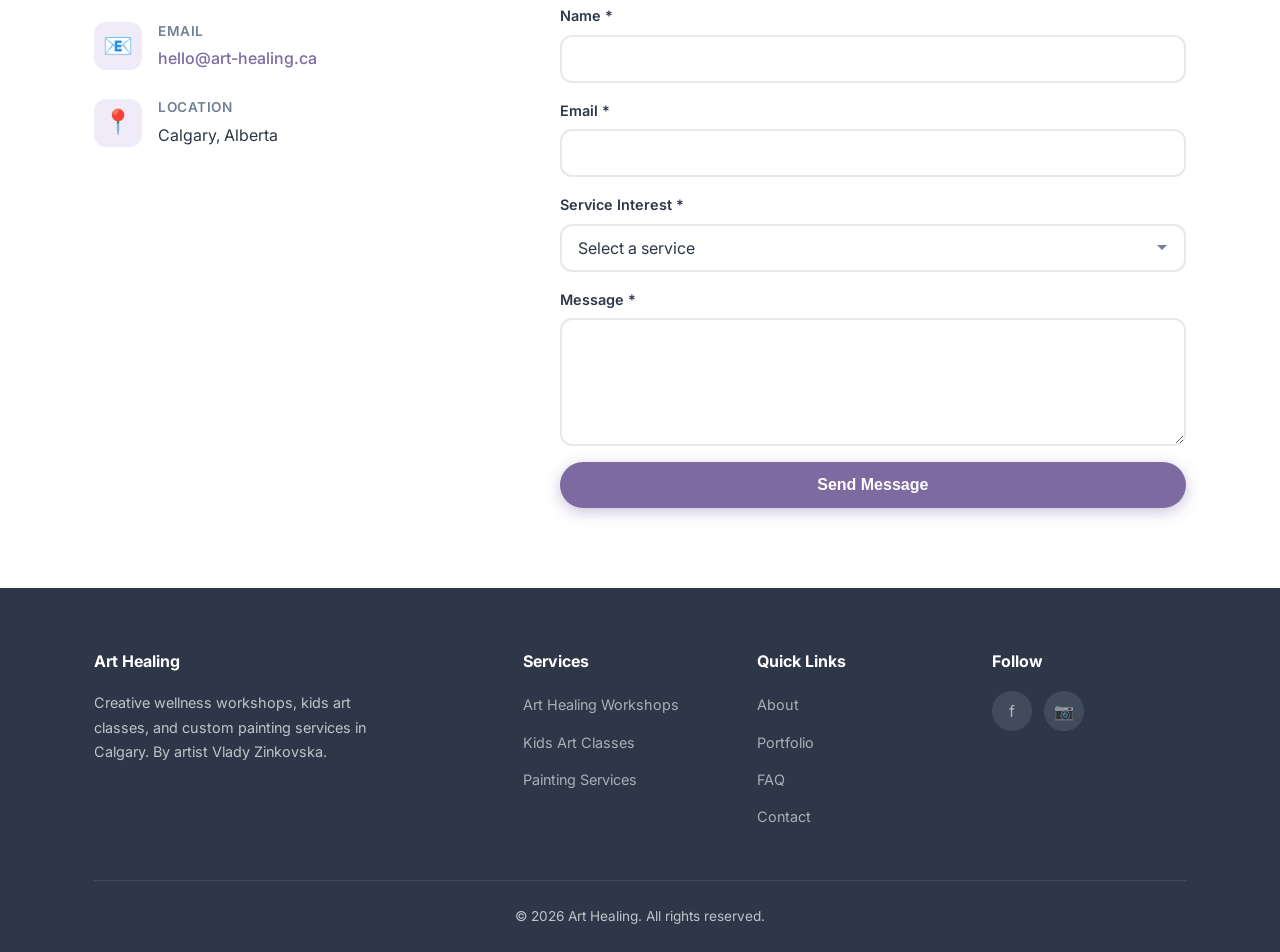
==== commit 9f628394: "Update portfolio: replace Roses and Cosmic Eyes with Red Poppies and Autumn Path Swapped two portfol" ====
--- a/index.html
+++ b/index.html
@@ -322,15 +322,15 @@
         </div>
 
         <div class="portfolio-item">
-          <img class="portfolio-image" src="/images/portfolio-roses.jpg" alt="Roses — acrylic floral painting by Vlady Zinkovska" loading="lazy">
-          <h3>Roses</h3>
+          <img class="portfolio-image" src="/images/portfolio-new-poppies.jpg" alt="Red Poppies — floral still life painting by Calgary artist Vlady Zinkovska" loading="lazy">
+          <h3>Red Poppies</h3>
           <p>Acrylic on Canvas</p>
         </div>
 
         <div class="portfolio-item">
-          <img class="portfolio-image" src="/images/portfolio-cosmic-eyes.jpg" alt="Cosmic Eyes — abstract energy painting by Calgary artist" loading="lazy">
-          <h3>Cosmic Eyes</h3>
-          <p>Mixed Media</p>
+          <img class="portfolio-image" src="/images/portfolio-autumn-path.jpg" alt="Autumn Path — golden fall forest scene painting by Vlady Zinkovska, Calgary" loading="lazy">
+          <h3>Autumn Path</h3>
+          <p>Acrylic on Canvas</p>
         </div>
 
         <div class="portfolio-item">
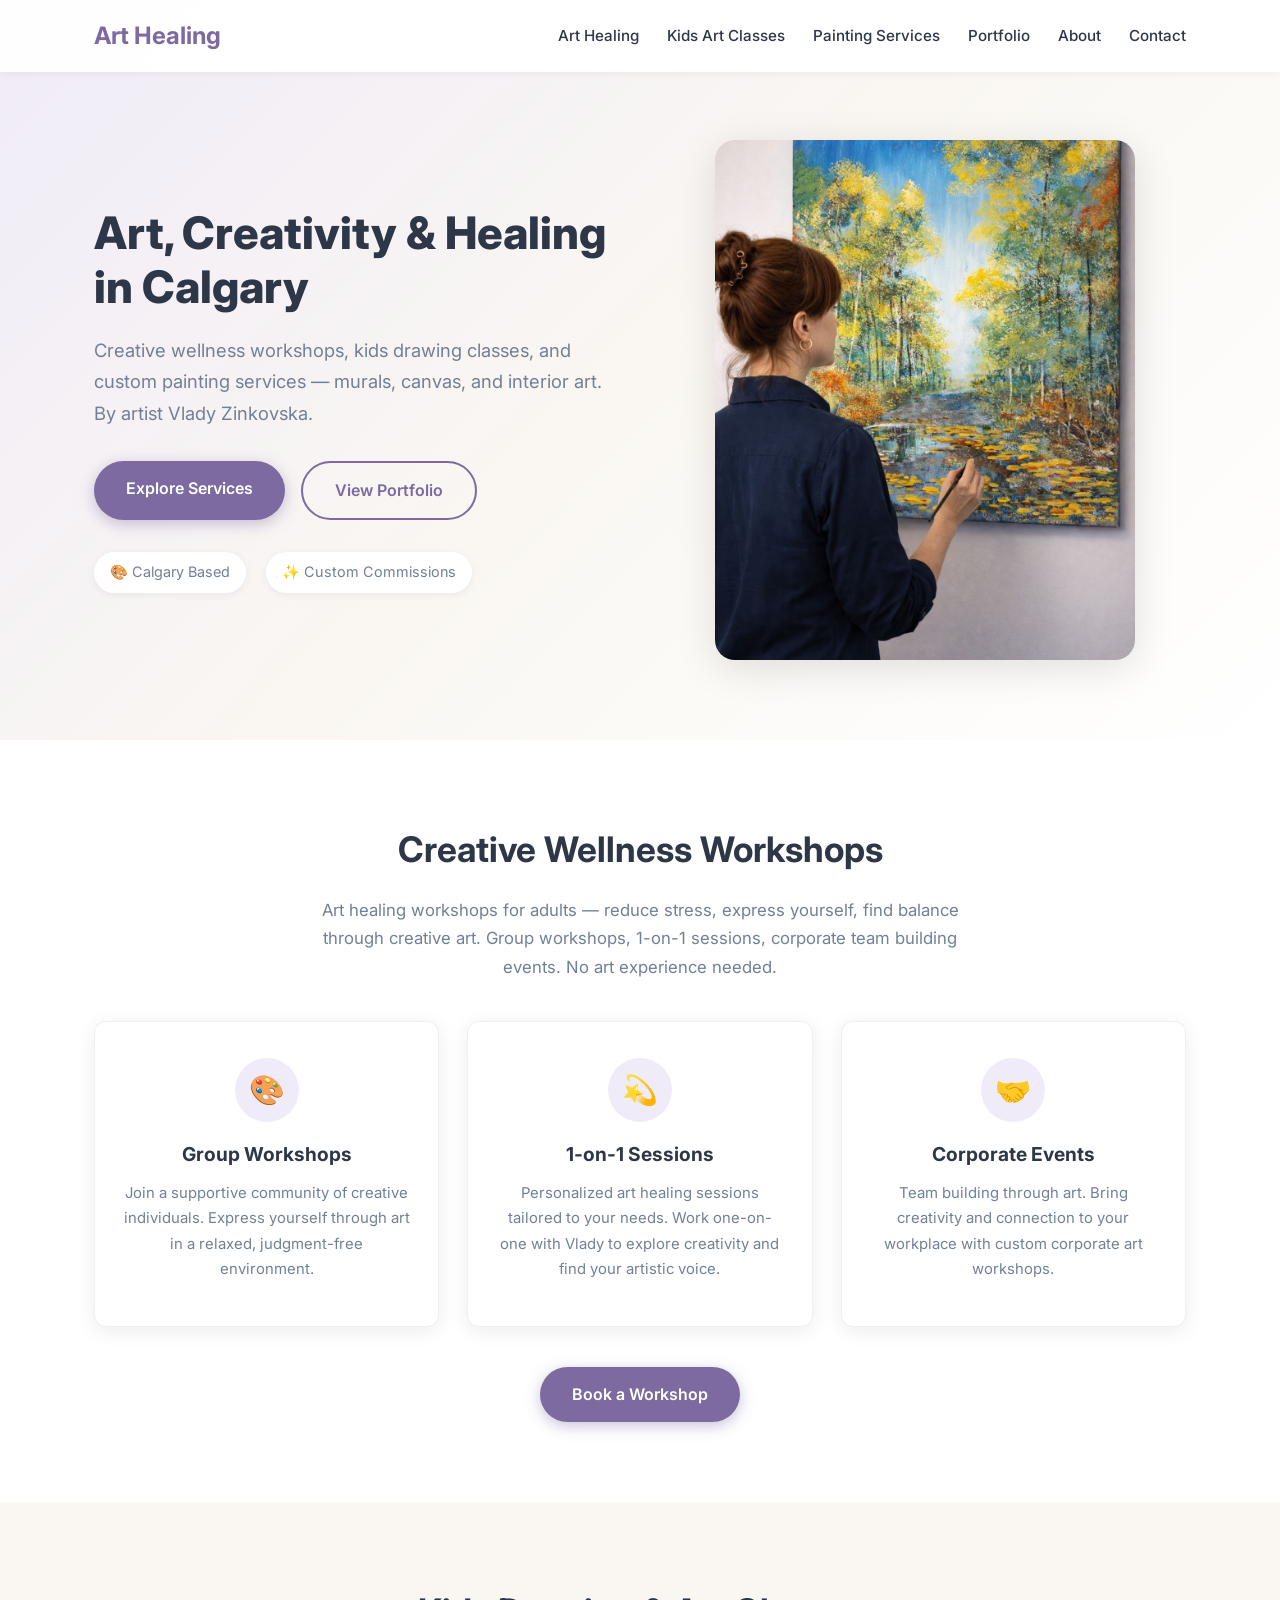
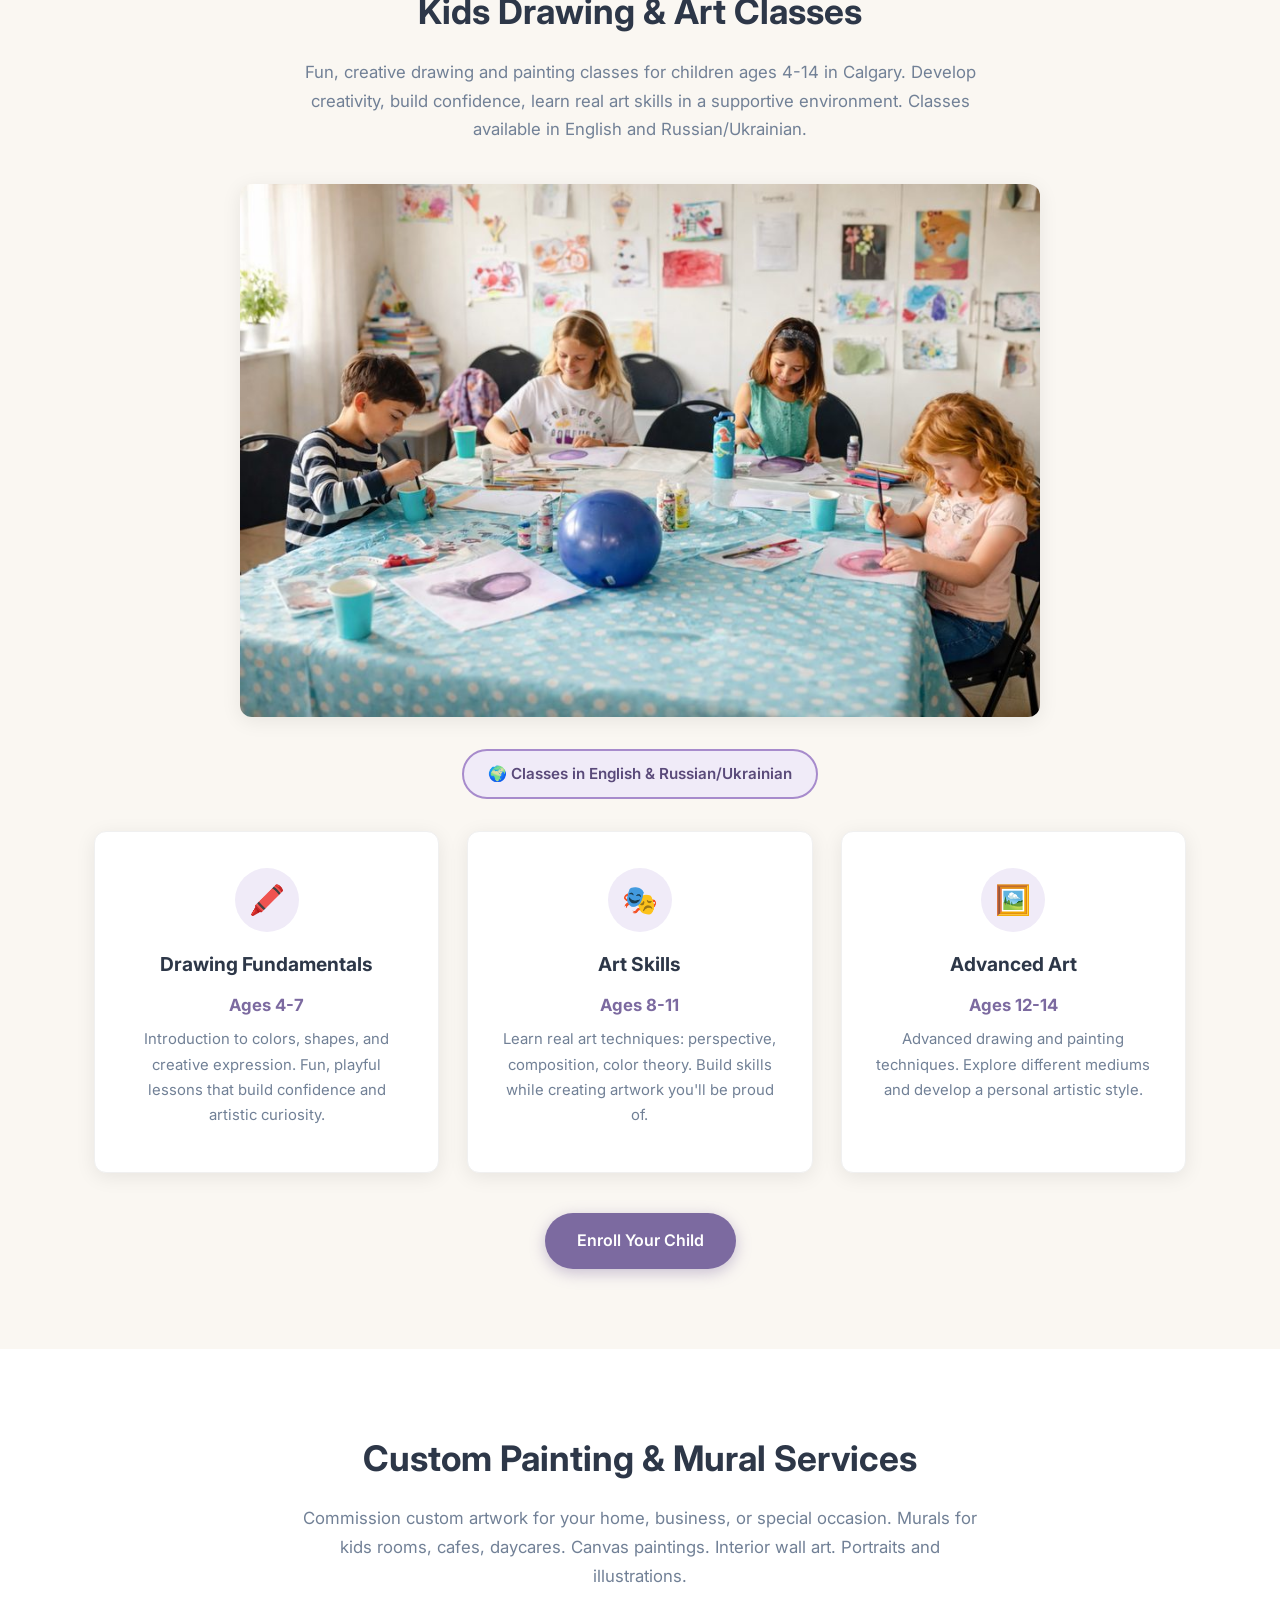
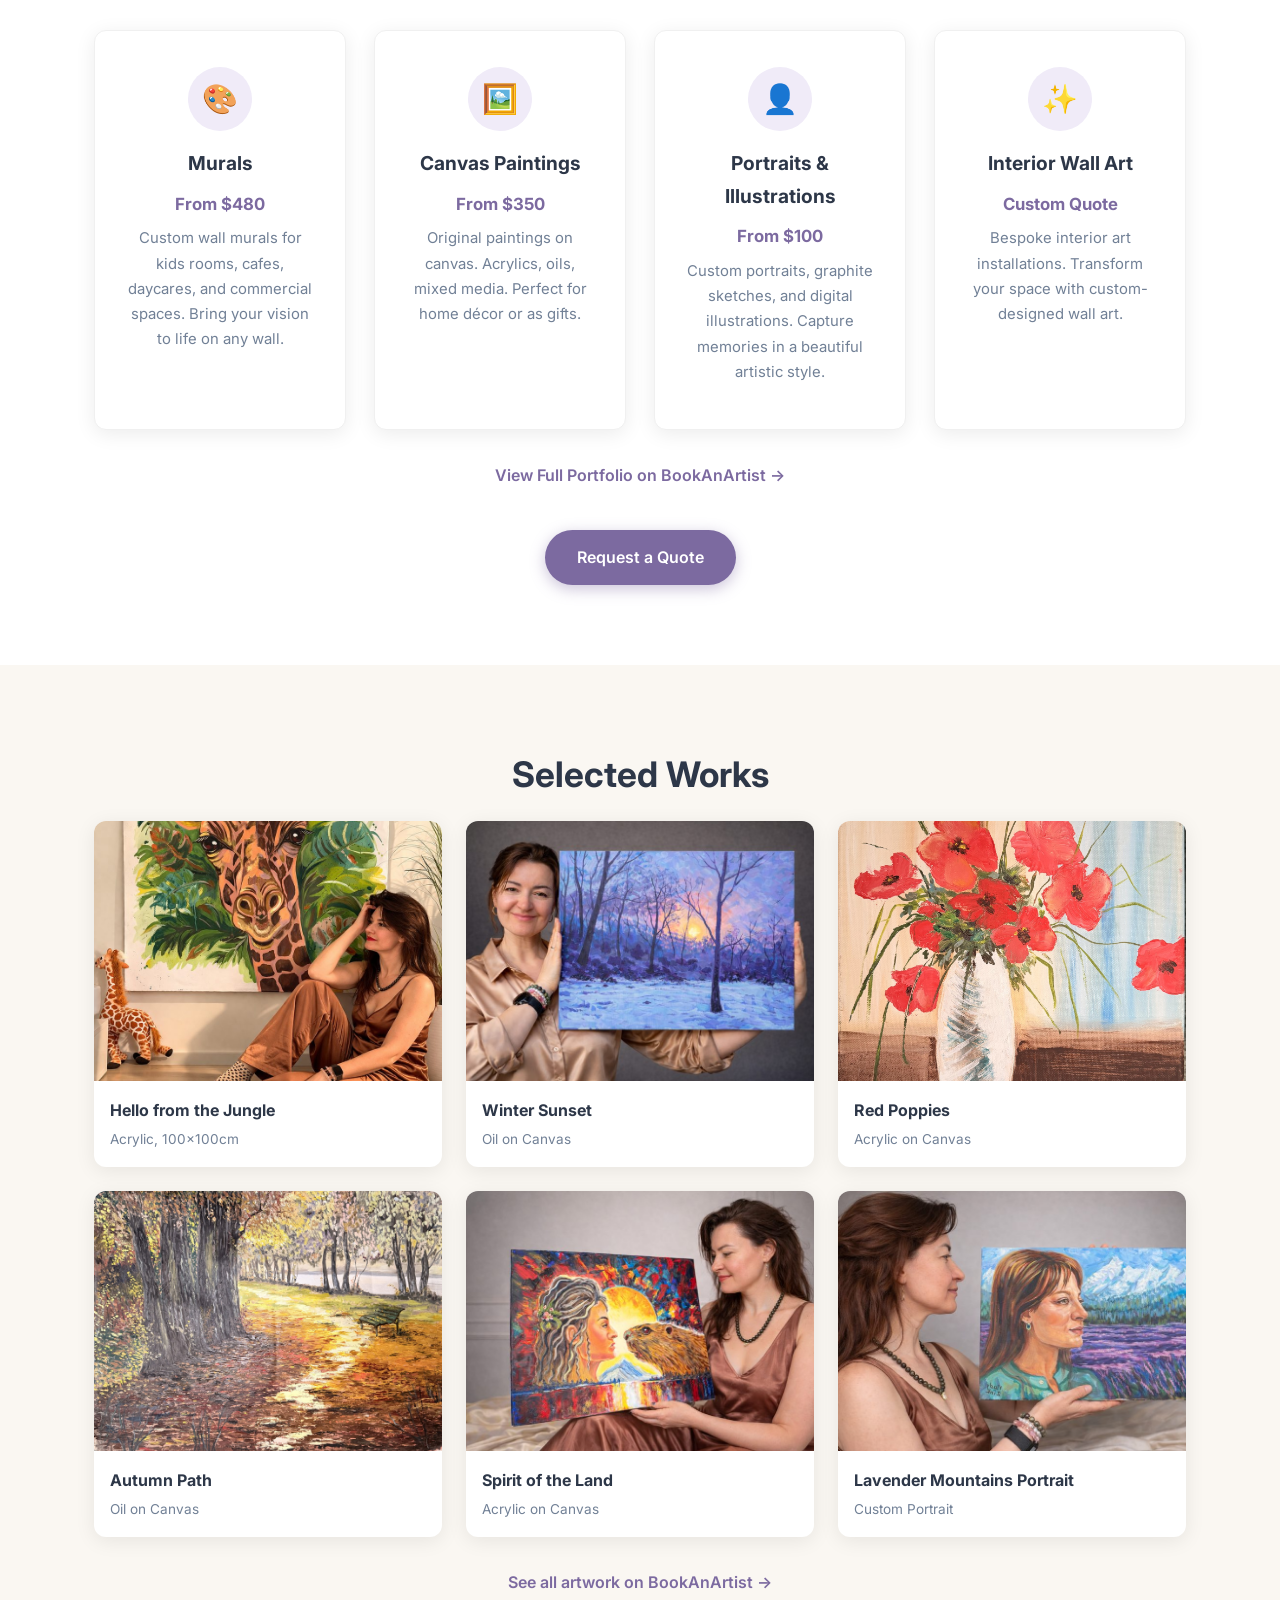
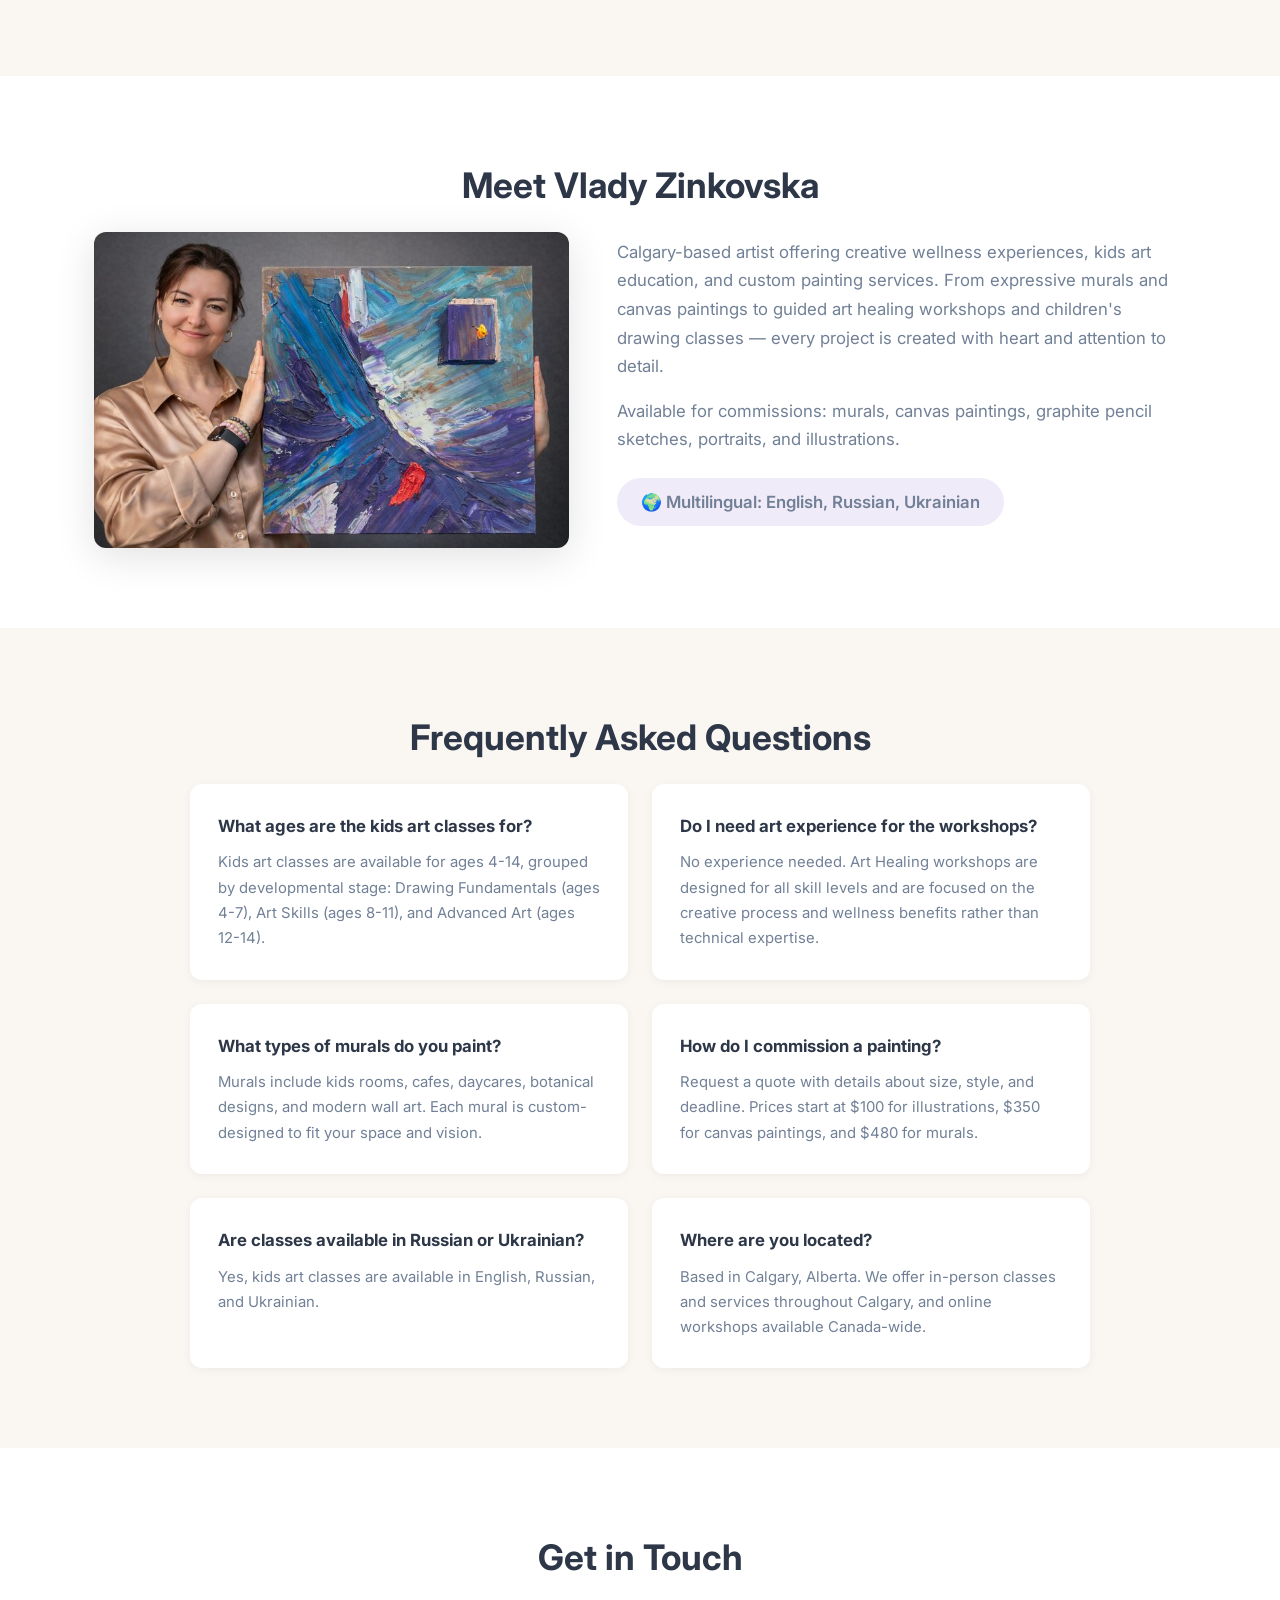
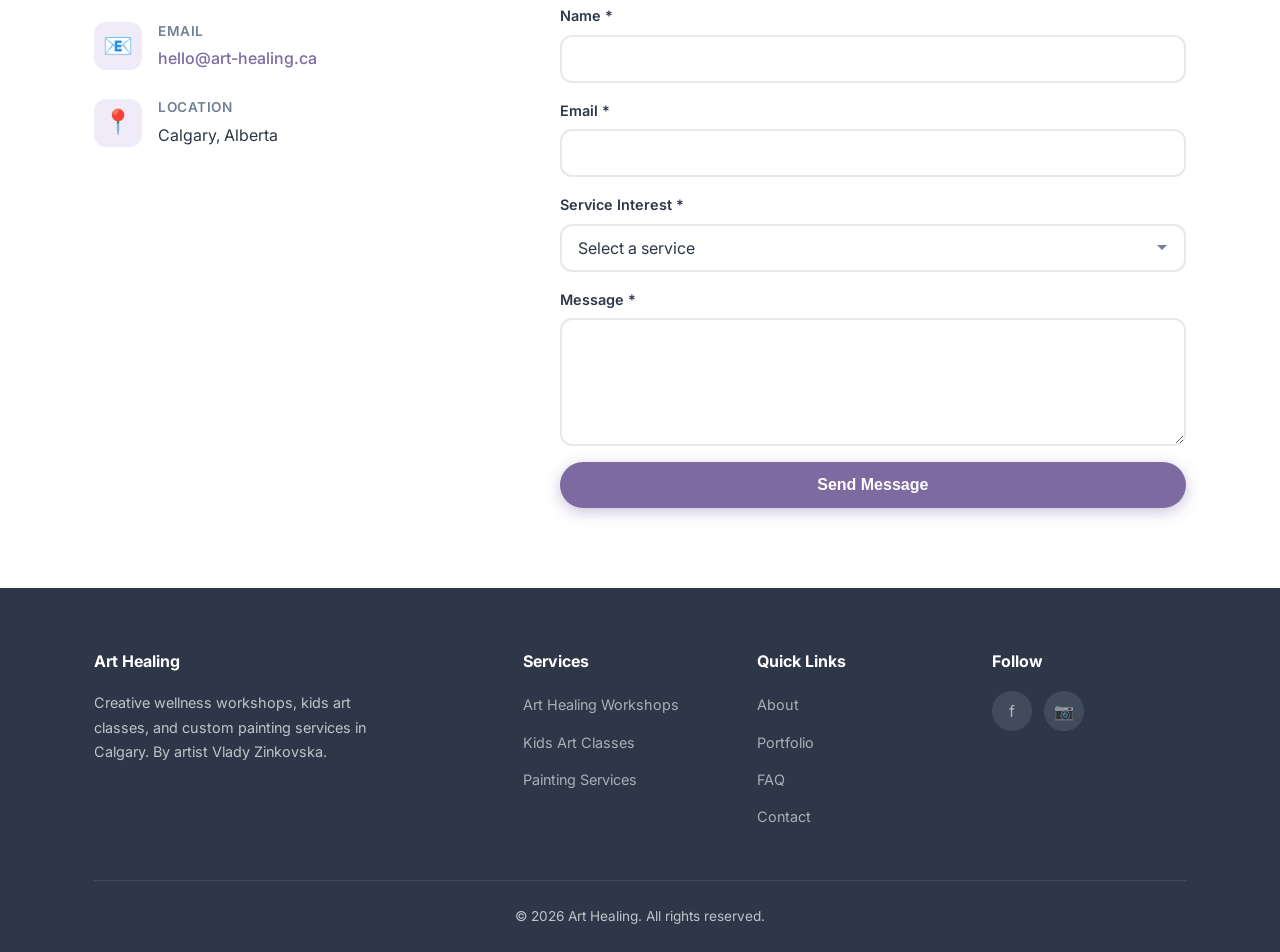
==== commit 4f1c9f7d: "Fix Autumn Path medium: Acrylic → Oil on Canvas Co-Authored-By: Claude Opus 4.6 <noreply@anthropic.c" ====
--- a/index.html
+++ b/index.html
@@ -6,6 +6,7 @@
   <title>Art Healing Calgary | Kids Art Classes, Custom Murals & Creative Wellness</title>
   <meta name="description" content="Calgary artist Vlady Zinkovska — creative wellness workshops, kids drawing classes, custom murals, canvas paintings & interior art. Book now.">
   <meta name="keywords" content="art healing Calgary, kids art classes Calgary, mural painter Calgary, custom painting Calgary, drawing classes for kids, creative wellness workshops">
+  <meta name="google-site-verification" content="RE-4eRrQ2pDCdExUfuhXsBAxTDd8OAjCA4iUACjofAU" />
 
   <!-- Open Graph / Social Media -->
   <meta property="og:type" content="website">
@@ -330,7 +331,7 @@
         <div class="portfolio-item">
           <img class="portfolio-image" src="/images/portfolio-autumn-path.jpg" alt="Autumn Path — golden fall forest scene painting by Vlady Zinkovska, Calgary" loading="lazy">
           <h3>Autumn Path</h3>
-          <p>Acrylic on Canvas</p>
+          <p>Oil on Canvas</p>
         </div>
 
         <div class="portfolio-item">
